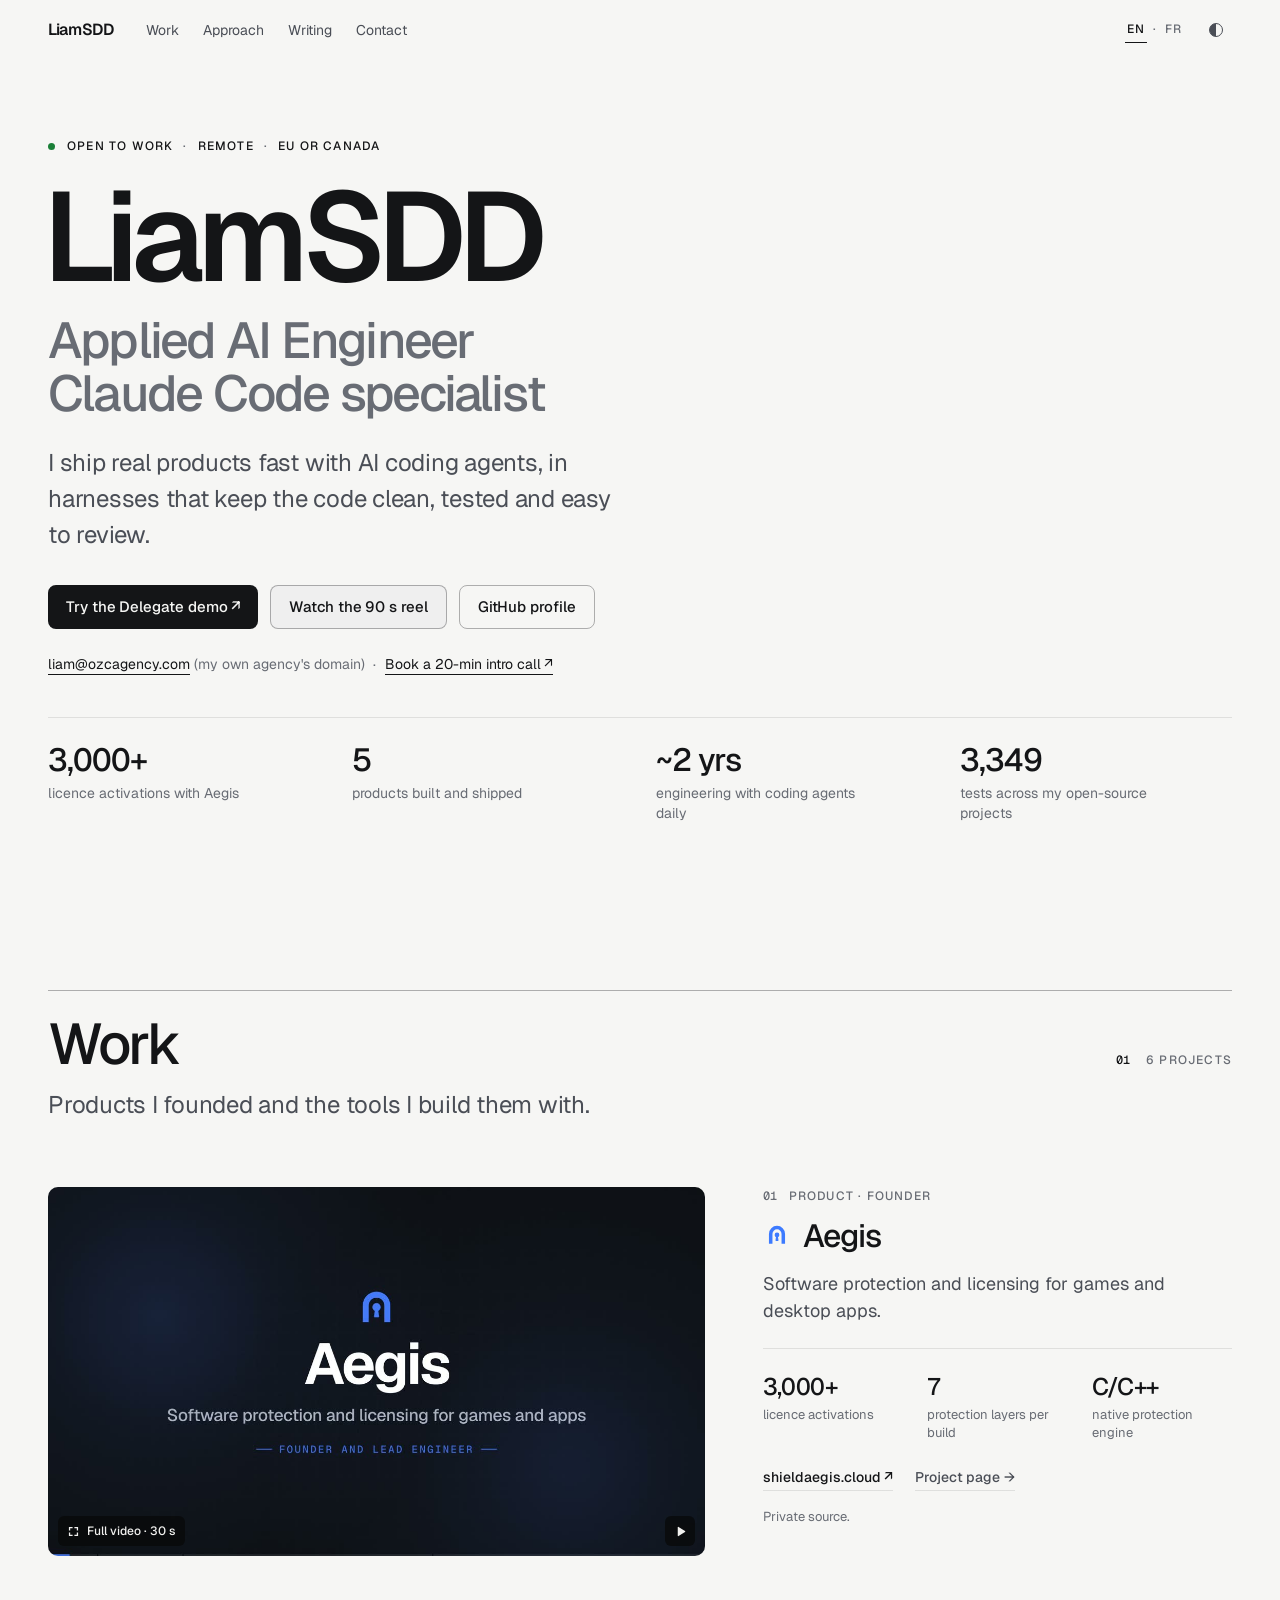
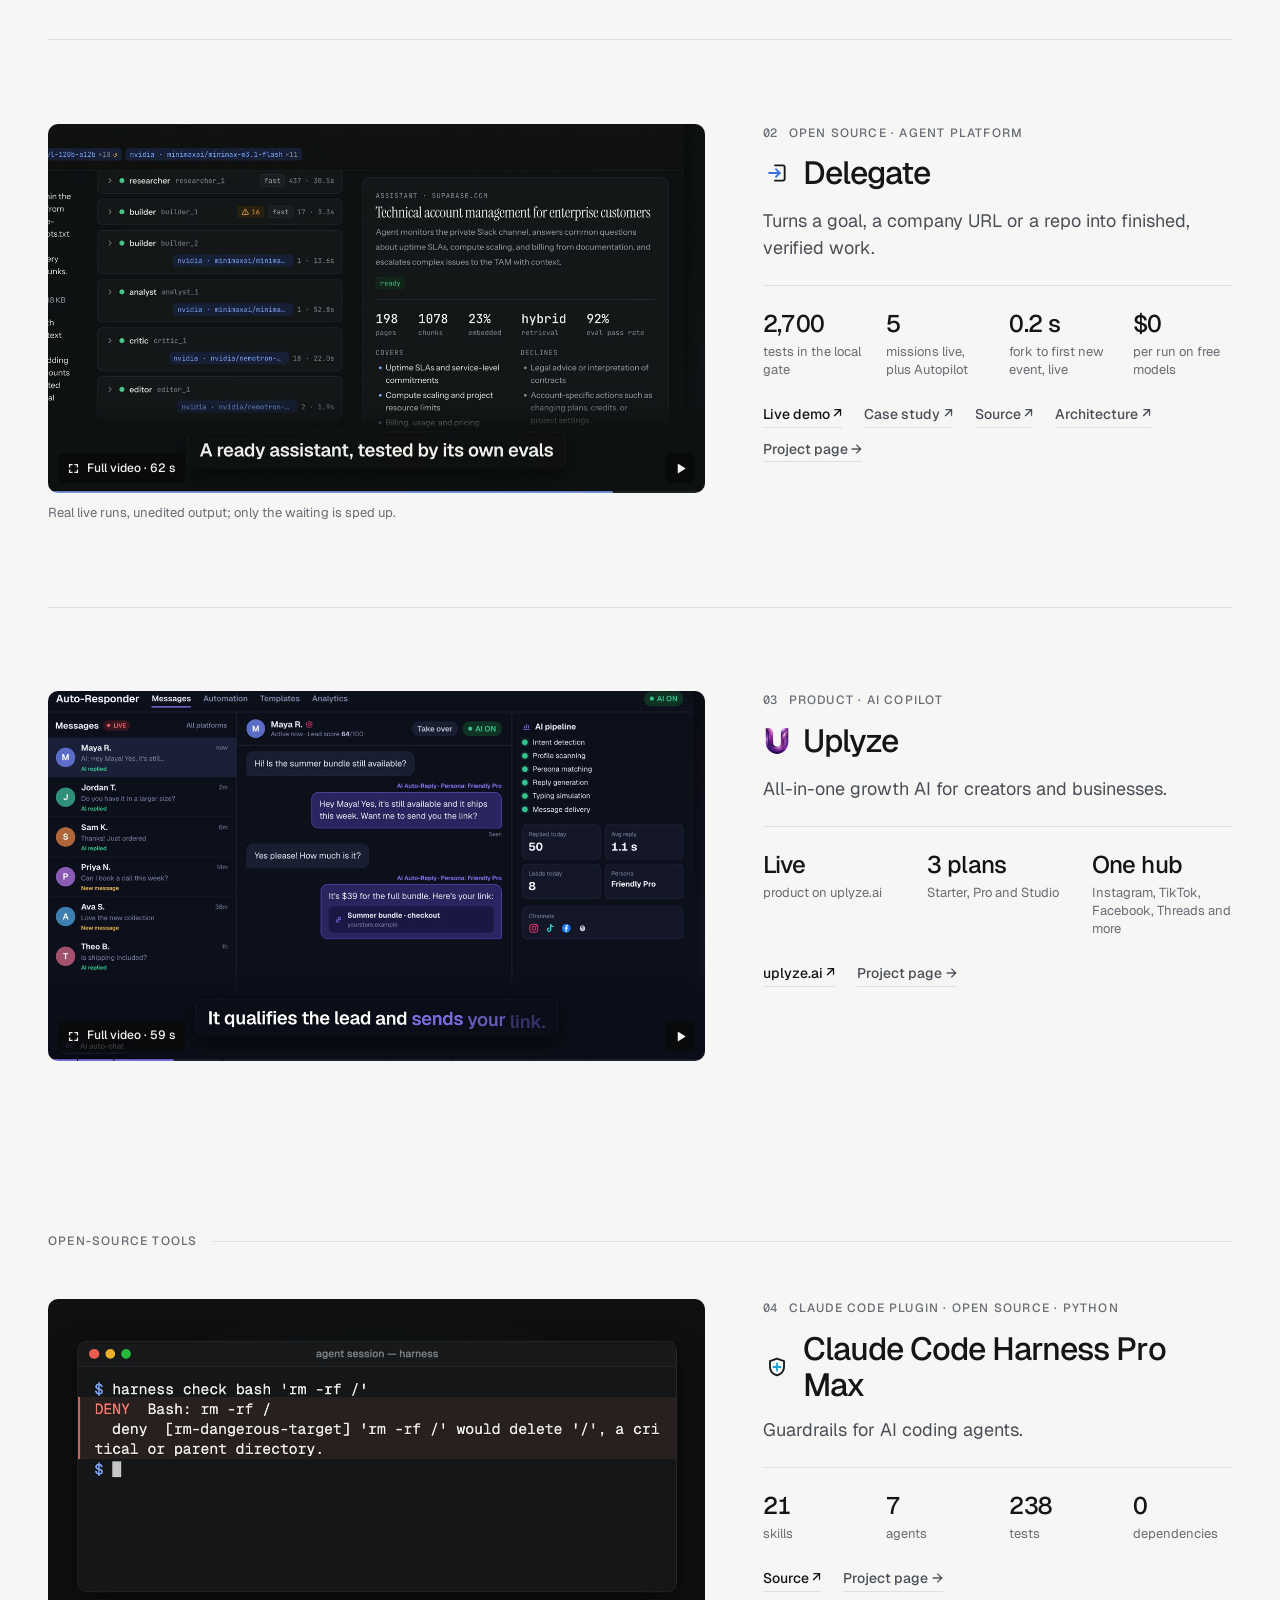
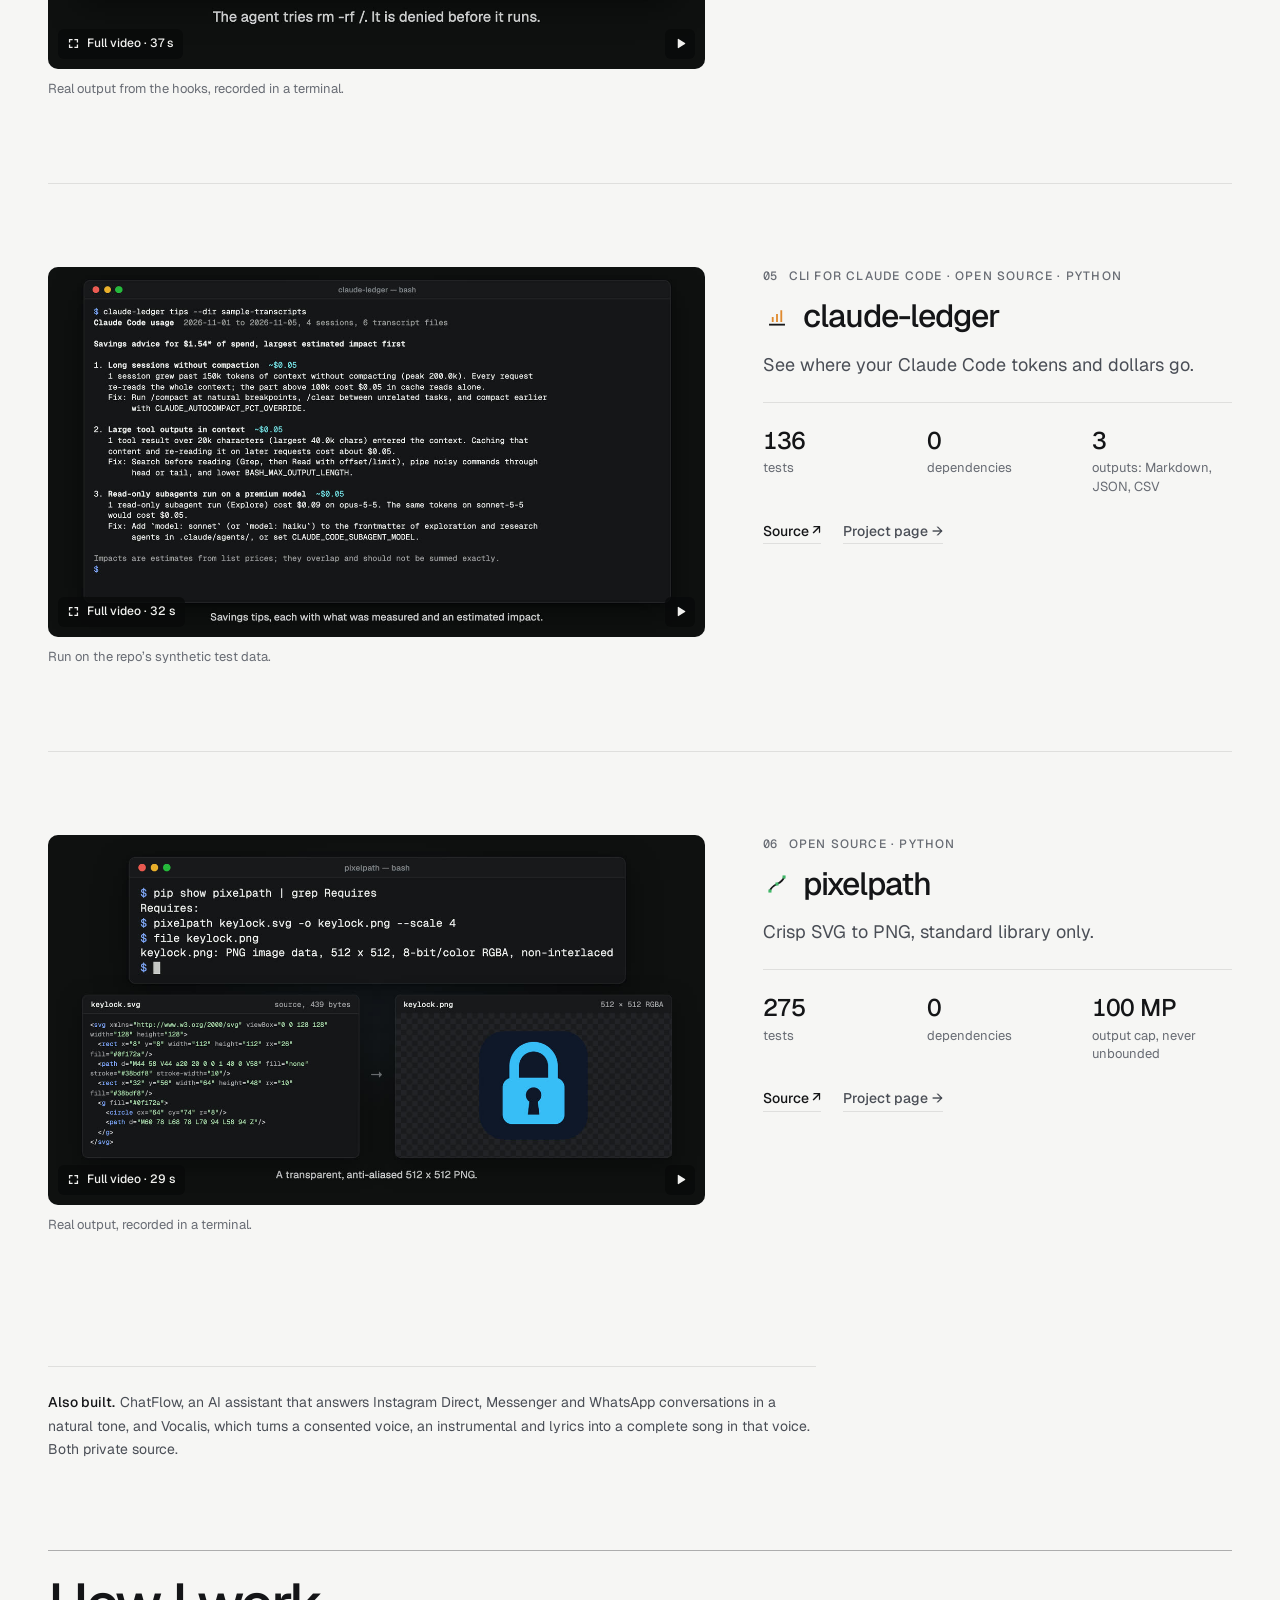
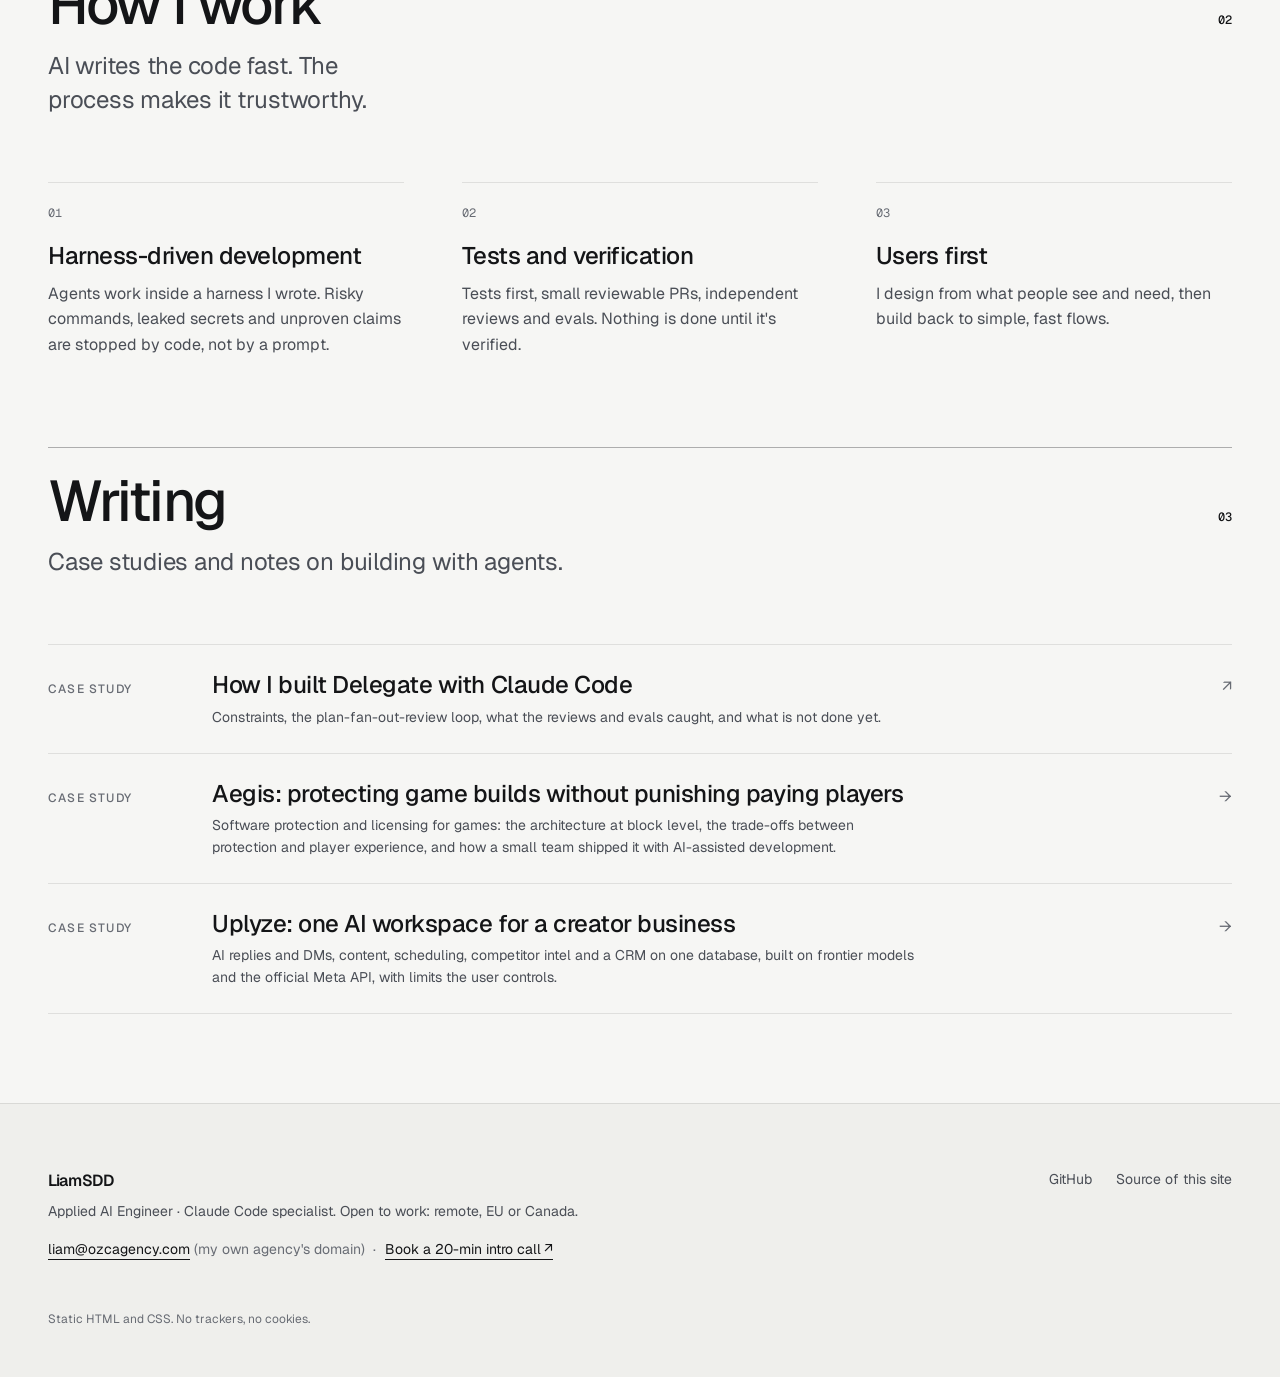
==== index.html @ 3659f91a "Portfolio site Co-Authored-By: Claude Opus 5.5 <noreply@anthropic.com>" ====
<!doctype html>
<html lang="en">
<head>
<meta charset="utf-8">
<meta name="viewport" content="width=device-width, initial-scale=1">
<title>LiamSDD · Applied AI Engineer</title>
<meta name="description" content="LiamSDD, Applied AI Engineer and Claude Code specialist. I ship real products fast with AI coding agents, in harnesses that keep the code clean, tested and easy to review. Open to work: remote, EU or Canada.">
<meta name="color-scheme" content="dark light">
<meta name="theme-color" content="#0b0c0e">
<link rel="canonical" href="https://liamsdd.github.io/">
<link rel="alternate" hreflang="en" href="https://liamsdd.github.io/">
<link rel="alternate" hreflang="fr" href="https://liamsdd.github.io/?lang=fr">
<link rel="alternate" hreflang="x-default" href="https://liamsdd.github.io/">
<meta property="og:type" content="website">
<meta property="og:url" content="https://liamsdd.github.io/">
<meta property="og:title" content="LiamSDD · Applied AI Engineer">
<meta property="og:description" content="Applied AI Engineer and Claude Code specialist. Aegis, Delegate, Uplyze and open-source tools for coding agents.">
<meta property="og:image" content="https://liamsdd.github.io/assets/og.png">
<meta property="og:locale" content="en_US">
<meta property="og:locale:alternate" content="fr_FR">
<meta name="twitter:card" content="summary_large_image">
<link rel="icon" href="/assets/favicon.svg" type="image/svg+xml">
<link rel="preconnect" href="https://fonts.googleapis.com">
<link rel="preconnect" href="https://fonts.gstatic.com" crossorigin>
<link rel="stylesheet" href="https://fonts.googleapis.com/css2?family=Geist:wght@400;500;600&family=Geist+Mono:wght@400;500&display=swap">
<link rel="preload" href="/data/projects.json" as="fetch" crossorigin>
<link rel="preload" href="/data/media.json" as="fetch" crossorigin>
<link rel="stylesheet" href="/css/site.css">
<script src="/js/boot.js"></script>
<script src="/js/app.js" defer></script>
</head>
<body data-page="home">
<a class="skip" href="#main" data-i18n="skip">Skip to content</a>

<header class="site-header">
  <div class="wrap bar">
    <a class="wordmark" href="/" data-i18n-aria="nav.home" aria-label="LiamSDD, home">LiamSDD</a>
    <nav class="nav" data-i18n-aria="nav.primary" aria-label="Primary">
      <a href="/#work" data-i18n="nav.work">Work</a>
      <a href="/#approach" data-i18n="nav.approach">Approach</a>
      <a href="/#writing" data-i18n="nav.writing">Writing</a>
      <a href="#contact" data-i18n="nav.contact">Contact</a>
    </nav>
    <div class="bar-end">
      <div class="lang" role="group" data-i18n-aria="nav.lang" aria-label="Language">
        <a href="?lang=en" hreflang="en" lang="en" data-lang="en">EN</a><span aria-hidden="true">·</span><a href="?lang=fr" hreflang="fr" lang="fr" data-lang="fr">FR</a>
      </div>
      <button class="theme-toggle" type="button" aria-label="Switch colour theme"><span aria-hidden="true"></span></button>
    </div>
  </div>
</header>

<main id="main">
  <section class="hero" aria-labelledby="hero-title">
    <div class="wrap">
      <p class="status"><span class="dot" aria-hidden="true"></span><span data-i18n="hero.status1">Open to work</span><span class="mid" aria-hidden="true">·</span><span data-i18n="hero.status2">Remote</span><span class="mid" aria-hidden="true">·</span><span data-i18n="hero.status3">EU or Canada</span></p>
      <h1 id="hero-title"><span class="name">LiamSDD</span><span class="vh">, </span><span class="role"><span class="r1" data-i18n="hero.role1">Applied AI Engineer</span><span class="vh"> · </span><span class="r2" data-i18n="hero.role2">Claude Code specialist</span></span></h1>
      <p class="lede" data-i18n="hero.lede">I ship real products fast with AI coding agents, in harnesses that keep the code clean, tested and easy to review.</p>
      <div class="actions">
        <a class="btn btn-primary" href="https://delegate-beryl.vercel.app" rel="noopener"><span data-i18n="hero.demo">Try the Delegate demo</span><span class="arrow" aria-hidden="true">↗</span></a>
        <button class="btn btn-secondary m-full" type="button" data-full="media/reel.mp4" data-poster="media/reel-poster.jpg" data-title="LiamSDD · 90 s" data-i18n="hero.reel">Watch the 90 s reel</button>
        <a class="btn btn-secondary" href="https://github.com/LiamSDD" rel="noopener" data-i18n="hero.github">GitHub profile</a>
      </div>
      <p class="contact-line" data-contact-line hidden></p>
    </div>
    <div class="wrap">
      <dl class="stats" id="stats" data-i18n-aria="hero.stats" aria-label="Highlights"></dl>
    </div>
  </section>

  <section class="section" id="work" aria-labelledby="work-title">
    <div class="wrap">
      <header class="sec-head">
        <div class="sec-row"><h2 id="work-title" data-i18n="sections.work">Work</h2><span class="sec-meta"><span class="sec-num" aria-hidden="true">01</span><span id="work-meta"></span></span></div>
        <p class="sec-dek" data-i18n="sections.workDek">Products I founded and the tools I build them with.</p>
      </header>
      <div id="projects" class="projects"></div>
      <p class="also" id="also"></p>
    </div>
  </section>

  <section class="section" id="approach" aria-labelledby="approach-title">
    <div class="wrap">
      <header class="sec-head">
        <div class="sec-row"><h2 id="approach-title" data-i18n="sections.approach">How I work</h2><span class="sec-meta"><span class="sec-num" aria-hidden="true">02</span></span></div>
        <p class="sec-dek" data-i18n="sections.approachDek">AI writes the code fast. The process makes it trustworthy.</p>
      </header>
      <ol class="principles">
        <li data-reveal><span class="p-num">01</span><h3 data-i18n="approach.0.title">Harness-driven development</h3><p data-i18n="approach.0.body">Agents work inside a harness I wrote. Risky commands, leaked secrets and unproven claims are stopped by code, not by a prompt.</p></li>
        <li data-reveal><span class="p-num">02</span><h3 data-i18n="approach.1.title">Tests and verification</h3><p data-i18n="approach.1.body">Tests first, small reviewable PRs, independent reviews and evals. Nothing is done until it's verified.</p></li>
        <li data-reveal><span class="p-num">03</span><h3 data-i18n="approach.2.title">Users first</h3><p data-i18n="approach.2.body">I design from what people see and need, then build back to simple, fast flows.</p></li>
      </ol>
    </div>
  </section>

  <section class="section" id="writing" aria-labelledby="writing-title">
    <div class="wrap">
      <header class="sec-head">
        <div class="sec-row"><h2 id="writing-title" data-i18n="sections.writing">Writing</h2><span class="sec-meta"><span class="sec-num" aria-hidden="true">03</span></span></div>
        <p class="sec-dek" data-i18n="sections.writingDek">Case studies and notes on building with agents.</p>
      </header>
      <ul class="writing-list" id="writing-list"></ul>
    </div>
  </section>
</main>

<footer class="site-footer" id="contact">
  <div class="wrap foot">
    <div class="foot-main">
      <p class="foot-name">LiamSDD</p>
      <p class="foot-meta" data-i18n="footer.meta">Applied AI Engineer · Claude Code specialist. Open to work: remote, EU or Canada.</p>
      <p class="contact-line" data-contact-line hidden></p>
    </div>
    <ul class="foot-links">
      <li><a href="https://github.com/LiamSDD" rel="noopener" data-i18n="footer.github">GitHub</a></li>
      <li><a data-source href="https://github.com/LiamSDD/LiamSDD.github.io" rel="noopener" data-i18n="footer.source">Source of this site</a></li>
    </ul>
  </div>
  <div class="wrap foot-note"><p data-i18n="footer.note">Static HTML and CSS. No trackers, no cookies.</p></div>
</footer>

<dialog class="player" id="player" aria-labelledby="player-title">
  <div class="player-inner">
    <div class="player-bar">
      <p id="player-title" class="player-title"></p>
      <button type="button" class="player-close" data-i18n-aria="card.closeLabel" aria-label="Close video"><span data-i18n="card.close">Close</span><kbd aria-hidden="true">Esc</kbd></button>
    </div>
    <video controls playsinline preload="none"></video>
    <p class="player-note"></p>
  </div>
</dialog>
</body>
</html>
---- css/site.css ----
/* LiamSDD portfolio. Dark first, light on request. No build step. */

:root {
  --bg: #0b0c0e;
  --bg-2: #0f1012;
  --fg: #ededec;
  --fg-2: #a3a7ae;
  --fg-3: #7e838b;
  --line: rgba(255, 255, 255, 0.09);
  --rule: rgba(255, 255, 255, 0.22);
  --accent: #8cb1ff;
  --ok: #3fb950;
  --btn: #ededec;
  --btn-fg: #0b0c0e;
  --frame: #050506;
  --frame-line: rgba(255, 255, 255, 0.1);

  --font: "Geist", ui-sans-serif, -apple-system, BlinkMacSystemFont, "Segoe UI", Helvetica, Arial, sans-serif;
  --mono: "Geist Mono", ui-monospace, SFMono-Regular, Menlo, Consolas, monospace;

  /* Type scale (1.25 ratio, fluid at the top end) */
  --t-xs: 0.75rem;     /* 12 */
  --t-sm: 0.875rem;    /* 14 */
  --t-base: 1rem;      /* 16 */
  --t-md: 1.125rem;    /* 18 */
  --t-lg: clamp(1.25rem, 1.1rem + 0.5vw, 1.5rem);
  --t-xl: clamp(1.5rem, 1.2rem + 1vw, 2rem);
  --t-2xl: clamp(2.25rem, 1.5rem + 2.6vw, 3.75rem);
  --t-name: clamp(3.75rem, 1.4rem + 9.6vw, 9.5rem);

  /* Spacing rhythm (8px base) */
  --s-1: 8px;
  --s-2: 16px;
  --s-3: 24px;
  --s-4: 32px;
  --s-5: 48px;
  --s-6: 64px;
  --s-7: clamp(64px, 9vw, 128px);

  --gutter: clamp(16px, 4vw, 48px);
  --max: 1200px;
  --radius: 10px;
  --ease: cubic-bezier(0.2, 0.7, 0.2, 1);
  color-scheme: dark;
}

:root[data-theme="light"] {
  --bg: #f6f6f4;
  --bg-2: #efefec;
  --fg: #141517;
  --fg-2: #4a4e56;
  --fg-3: #686c74;
  --line: rgba(20, 21, 23, 0.1);
  --rule: rgba(20, 21, 23, 0.32);
  --accent: #2456cf;
  --ok: #1a7f37;
  --btn: #141517;
  --btn-fg: #f6f6f4;
  --frame: #0b0c0e;
  --frame-line: rgba(20, 21, 23, 0.14);
  color-scheme: light;
}

/* No-JS visitors on a light OS. */
@media (prefers-color-scheme: light) {
  :root:not([data-theme]) {
    --bg: #f6f6f4; --bg-2: #efefec; --fg: #141517; --fg-2: #4a4e56; --fg-3: #686c74;
    --line: rgba(20, 21, 23, 0.1); --rule: rgba(20, 21, 23, 0.32); --accent: #2456cf; --ok: #1a7f37;
    --btn: #141517; --btn-fg: #f6f6f4; --frame: #0b0c0e; --frame-line: rgba(20, 21, 23, 0.14);
    color-scheme: light;
  }
}

*, *::before, *::after { box-sizing: border-box; }

html {
  -webkit-text-size-adjust: 100%;
  text-size-adjust: 100%;
  scroll-behavior: smooth;
  scroll-padding-top: 72px;
}

body {
  margin: 0;
  background: var(--bg);
  color: var(--fg);
  font-family: var(--font);
  font-size: var(--t-base);
  line-height: 1.6;
  -webkit-font-smoothing: antialiased;
  -moz-osx-font-smoothing: grayscale;
  text-rendering: optimizeLegibility;
  overflow-x: hidden;
}

img, video, svg { display: block; max-width: 100%; }
h1, h2, h3, p, ol, ul, dl, dd, figure { margin: 0; }
ol, ul { padding: 0; list-style: none; }
a { color: inherit; text-decoration: none; }
button { font: inherit; color: inherit; }
kbd { font-family: var(--mono); }

::selection { background: color-mix(in srgb, var(--accent) 32%, transparent); }

:focus-visible {
  outline: 2px solid var(--accent);
  outline-offset: 3px;
  border-radius: 4px;
}

.vh {
  position: absolute !important;
  width: 1px; height: 1px;
  padding: 0; margin: -1px;
  overflow: hidden; clip: rect(0 0 0 0);
  white-space: nowrap; border: 0;
}
[hidden] { display: none !important; }

/* Hold translated pages until the copy is swapped in (boot.js lifts it after 1.5 s at most). */
.i18n-wait main, .i18n-wait .site-header .nav, .i18n-wait .site-footer { visibility: hidden; }

.skip {
  position: absolute;
  left: 16px; top: -100px;
  z-index: 100;
  padding: 10px 14px;
  border-radius: 6px;
  background: var(--btn);
  color: var(--btn-fg);
  font-weight: 500;
}
.skip:focus { top: 12px; }

.wrap {
  width: 100%;
  max-width: calc(var(--max) + var(--gutter) * 2);
  margin-inline: auto;
  padding-inline: var(--gutter);
}

/* Underlined text link, used everywhere a link sits in running text. */
.u {
  background: linear-gradient(currentColor, currentColor) 0 100% / 100% 1px no-repeat;
  padding-bottom: 2px;
  transition: color 0.2s var(--ease), background-size 0.3s var(--ease);
}
.u-quiet { background-image: linear-gradient(var(--line), var(--line)); }
.u-quiet:hover { background-image: linear-gradient(currentColor, currentColor); color: var(--fg); }
.arrow { display: inline-block; margin-left: 0.25em; transition: transform 0.2s var(--ease); }
a:hover > .arrow { transform: translate(2px, -2px); }
a:hover > .arrow-r { transform: translateX(3px); }

/* ---------- Header ---------- */

.site-header {
  position: sticky;
  top: 0;
  z-index: 20;
  background: var(--bg);
  border-bottom: 1px solid transparent;
  transition: border-color 0.3s var(--ease);
}
.site-header.scrolled { border-bottom-color: var(--line); }

.bar {
  display: flex;
  align-items: center;
  gap: var(--s-4);
  height: 60px;
}
.wordmark {
  font-size: var(--t-base);
  font-weight: 600;
  letter-spacing: -0.02em;
}
.nav {
  display: flex;
  gap: var(--s-3);
  font-size: var(--t-sm);
}
.nav a, .lang a {
  color: var(--fg-2);
  transition: color 0.2s var(--ease);
}
.nav a:hover, .lang a:hover { color: var(--fg); }

.bar-end {
  margin-left: auto;
  display: flex;
  align-items: center;
  gap: var(--s-2);
}
.lang {
  display: flex;
  align-items: center;
  gap: 6px;
  font-size: var(--t-xs);
  font-weight: 500;
  letter-spacing: 0.08em;
  color: var(--fg-3);
}
.lang a { padding: 6px 2px; color: var(--fg-3); }
.lang a[aria-current="true"] {
  color: var(--fg);
  background: linear-gradient(currentColor, currentColor) 50% calc(100% - 3px) / 100% 1px no-repeat;
}

.theme-toggle {
  width: 32px; height: 32px;
  display: grid; place-items: center;
  border: 0;
  border-radius: 6px;
  background: transparent;
  cursor: pointer;
  color: var(--fg-2);
  transition: color 0.2s var(--ease);
}
.theme-toggle:hover { color: var(--fg); }
.theme-toggle span {
  width: 14px; height: 14px;
  border-radius: 50%;
  border: 1.5px solid currentColor;
  background: linear-gradient(90deg, currentColor 50%, transparent 50%);
}

@media (max-width: 720px) {
  .nav { display: none; }
}

/* ---------- Hero ---------- */

.hero {
  min-height: calc(100svh - 61px);
  display: flex;
  flex-direction: column;
  justify-content: center;
  padding-block: clamp(20px, 4vh, 56px) clamp(24px, 4vh, 48px);
}

.status {
  display: flex;
  flex-wrap: wrap;
  align-items: center;
  gap: 4px 10px;
  font-size: var(--t-xs);
  font-weight: 500;
  letter-spacing: 0.1em;
  text-transform: uppercase;
  color: var(--fg);
}
.status .mid { color: var(--fg-3); }
.dot {
  width: 7px; height: 7px;
  border-radius: 50%;
  background: var(--ok);
  margin-right: 2px;
}

.hero h1 { margin-top: clamp(16px, 2.6vh, 32px); }
.name {
  display: block;
  font-size: min(var(--t-name), 14vh);
  font-weight: 600;
  line-height: 0.9;
  letter-spacing: -0.055em;
  margin-left: -0.04em;
}
.role {
  display: block;
  margin-top: clamp(14px, 1.6vw, 24px);
  font-size: min(clamp(1.75rem, 1.05rem + 2.9vw, 3.75rem), 5.6vh);
  font-weight: 500;
  line-height: 1.05;
  letter-spacing: -0.035em;
  color: var(--fg-3);
  text-wrap: balance;
}
.role .r1, .role .r2 { display: block; }
.lede {
  margin-top: clamp(16px, 2.8vh, 32px);
  max-width: 36rem;
  font-size: var(--t-lg);
  line-height: 1.5;
  letter-spacing: -0.01em;
  color: var(--fg-2);
}

.actions {
  display: flex;
  flex-wrap: wrap;
  gap: 12px;
  margin-top: clamp(20px, 3.6vh, 44px);
}
.btn {
  display: inline-flex;
  align-items: center;
  height: 44px;
  padding: 0 18px;
  border-radius: 8px;
  font-size: 15px;
  font-weight: 500;
  letter-spacing: -0.005em;
  white-space: nowrap;
  transition: background-color 0.2s var(--ease), color 0.2s var(--ease), border-color 0.2s var(--ease), opacity 0.2s var(--ease);
}
.btn-primary { background: var(--btn); color: var(--btn-fg); }
.btn-primary:hover { opacity: 0.88; }
.btn-secondary { border: 1px solid var(--rule); color: var(--fg); }
.btn-secondary:hover { border-color: var(--fg); }

.contact-line {
  margin-top: var(--s-3);
  font-size: var(--t-sm);
  line-height: 1.7;
  color: var(--fg-3);
}
.contact-line a { color: var(--fg); }
.contact-line .sep { margin: 0 0.6em; color: var(--fg-3); }

.stats {
  display: grid;
  grid-template-columns: repeat(4, minmax(0, 1fr));
  gap: var(--s-3) var(--s-4);
  margin-top: clamp(24px, 4.5vh, 72px);
  padding-top: var(--s-3);
  border-top: 1px solid var(--line);
}
.stats dt {
  order: 2;
  margin-top: 4px;
  font-size: var(--t-sm);
  line-height: 1.45;
  color: var(--fg-3);
  max-width: 24ch;
}
.stats dd {
  order: 1;
  font-size: var(--t-xl);
  font-weight: 500;
  letter-spacing: -0.03em;
  line-height: 1.15;
  font-variant-numeric: tabular-nums;
}
.stats > div { display: flex; flex-direction: column; }
@media (max-width: 760px) {
  .stats { grid-template-columns: repeat(2, minmax(0, 1fr)); }
}

/* ---------- Sections ---------- */

.section { padding-top: clamp(56px, 7vw, 104px); }
.section:last-of-type { padding-bottom: clamp(56px, 7vw, 96px); }

.sec-head { margin-bottom: clamp(36px, 5vw, 64px); }
.sec-row {
  display: flex;
  align-items: baseline;
  gap: var(--s-2);
  padding-top: var(--s-3);
  border-top: 1px solid var(--rule);
}
.sec-head h2 {
  font-size: var(--t-2xl);
  font-weight: 500;
  letter-spacing: -0.04em;
  line-height: 1;
}
.sec-meta {
  margin-left: auto;
  display: flex;
  gap: var(--s-2);
  font-size: var(--t-xs);
  font-weight: 500;
  letter-spacing: 0.1em;
  text-transform: uppercase;
  color: var(--fg-3);
  white-space: nowrap;
}
.sec-num { font-family: var(--mono); letter-spacing: 0; color: var(--fg); }
.sec-dek {
  margin-top: var(--s-2);
  max-width: 36rem;
  font-size: var(--t-lg);
  line-height: 1.45;
  letter-spacing: -0.01em;
  color: var(--fg-2);
  text-wrap: balance;
}

/* ---------- Projects ---------- */

.project {
  display: grid;
  grid-template-columns: minmax(0, 7fr) minmax(0, 5fr);
  gap: var(--s-3) clamp(32px, 4.5vw, 72px);
  align-items: start;
  padding-block: clamp(56px, 6.5vw, 96px);
  scroll-margin-top: 72px;
}
.project + .project { border-top: 1px solid var(--line); }
.projects > .project:first-child { padding-top: 0; }
@media (max-width: 900px) {
  .project { grid-template-columns: minmax(0, 1fr); }
}

.p-kind {
  display: flex;
  gap: 12px;
  font-size: var(--t-xs);
  font-weight: 500;
  letter-spacing: 0.1em;
  text-transform: uppercase;
  color: var(--fg-3);
}
.p-index { font-family: var(--mono); letter-spacing: 0; }
.p-name {
  margin-top: 12px;
  font-size: var(--t-xl);
  font-weight: 500;
  letter-spacing: -0.03em;
  line-height: 1.15;
}
.p-name a { display: inline-flex; align-items: center; gap: 12px; }
.p-name a:hover .p-label { background-size: 100% 1px; }
.p-label {
  background: linear-gradient(currentColor, currentColor) 0 100% / 0 1px no-repeat;
  transition: background-size 0.3s var(--ease);
}
.p-icon { width: 28px; height: 28px; flex: none; color: var(--fg); }
.p-line {
  margin-top: 12px;
  font-size: var(--t-md);
  line-height: 1.5;
  color: var(--fg-2);
  max-width: 30rem;
}

.p-nums {
  display: grid;
  grid-template-columns: repeat(var(--n, 3), minmax(0, 1fr));
  gap: var(--s-2) var(--s-3);
  margin-top: var(--s-3);
  padding-top: var(--s-3);
  border-top: 1px solid var(--line);
}
@media (max-width: 520px) { .p-nums { grid-template-columns: repeat(2, minmax(0, 1fr)); } }
.pp-aside .p-nums { --n: 2 !important; grid-template-columns: repeat(2, minmax(0, 1fr)); }
.p-nums li { display: flex; flex-direction: column; min-width: 0; }
.p-nums b {
  font-size: var(--t-lg);
  font-weight: 500;
  letter-spacing: -0.025em;
  line-height: 1.2;
  font-variant-numeric: tabular-nums;
}
.p-nums span { margin-top: 4px; font-size: 13px; line-height: 1.4; color: var(--fg-3); }

.p-links {
  display: flex;
  flex-wrap: wrap;
  gap: 10px 22px;
  margin-top: var(--s-3);
  font-size: var(--t-sm);
  font-weight: 500;
}
.p-links a { color: var(--fg-2); }
.p-links a:hover { color: var(--fg); }
.p-links a.is-primary { color: var(--fg); }
.p-foot { margin-top: var(--s-2); font-size: 13px; color: var(--fg-3); }

.group-label {
  display: flex;
  align-items: center;
  gap: var(--s-2);
  margin: clamp(48px, 7vw, 88px) 0 clamp(32px, 4vw, 48px);
  font-size: var(--t-xs);
  font-weight: 500;
  letter-spacing: 0.1em;
  text-transform: uppercase;
  color: var(--fg-3);
}
.group-label::after { content: ""; flex: 1; height: 1px; background: var(--line); }
.group-label + .project { padding-top: 0; border-top: 0; }

.also {
  margin-top: var(--s-5);
  padding-top: var(--s-3);
  border-top: 1px solid var(--line);
  max-width: 48rem;
  font-size: var(--t-sm);
  line-height: 1.65;
  color: var(--fg-2);
}
.also b { color: var(--fg); font-weight: 500; margin-right: 0.35em; }

/* ---------- Media ---------- */

.frame {
  position: relative;
  aspect-ratio: 16 / 9;
  border-radius: var(--radius);
  overflow: hidden;
  background: var(--frame);
  outline: 1px solid var(--frame-line);
  outline-offset: -1px;
}
.frame video { width: 100%; height: 100%; object-fit: cover; }
.m-ctrl {
  position: absolute;
  inset: auto 0 0 0;
  display: flex;
  justify-content: space-between;
  align-items: flex-end;
  padding: 10px;
  pointer-events: none;
}
.m-btn {
  pointer-events: auto;
  display: inline-flex;
  align-items: center;
  gap: 8px;
  height: 30px;
  padding: 0 10px;
  border: 0;
  border-radius: 6px;
  background: rgba(8, 9, 10, 0.78);
  color: #f1f1ef;
  font-size: 12px;
  font-weight: 500;
  cursor: pointer;
  transition: background-color 0.2s var(--ease);
}
.m-btn:hover { background: rgba(8, 9, 10, 0.95); }
.m-btn svg { width: 11px; height: 11px; fill: currentColor; }
.m-toggle { width: 30px; padding: 0; justify-content: center; }
.m-toggle .i-play { display: none; }
.m-toggle[data-state="paused"] .i-play { display: block; }
.m-toggle[data-state="paused"] .i-pause { display: none; }
.caption { margin-top: 10px; font-size: 13px; color: var(--fg-3); }

/* Terminal fallback, used only when a project has no video. */
.term { border-radius: var(--radius); background: #0c0d10; color: #c9ced6; outline: 1px solid var(--frame-line); overflow: hidden; }
.term-bar { padding: 10px 14px; border-bottom: 1px solid rgba(255, 255, 255, 0.07); font-family: var(--mono); font-size: 11.5px; color: #7d838d; }
.term pre { margin: 0; padding: 16px; font-family: var(--mono); font-size: 12.5px; line-height: 1.7; overflow-x: auto; }
.term .l-cmd { color: #f0f2f5; }
.term .l-cmd::before { content: "$ "; color: #6c727c; }
.term .l-bad { color: #ff8b80; }
.term .l-hi { color: #9cc0ff; }
.term .l-com { color: #7d838d; }

@media (max-width: 520px) {
  .m-ctrl { padding: 8px; }
  .m-btn { height: 28px; font-size: 11.5px; padding: 0 9px; }
  .m-toggle { width: 28px; padding: 0; }
}

/* ---------- Approach ---------- */

.principles {
  display: grid;
  grid-template-columns: repeat(3, minmax(0, 1fr));
  gap: var(--s-5) clamp(32px, 4.5vw, 72px);
}
.principles li { padding-top: var(--s-2); border-top: 1px solid var(--line); }
.p-num { font-family: var(--mono); font-size: var(--t-xs); color: var(--fg-3); }
.principles h3 {
  margin-top: var(--s-2);
  font-size: var(--t-lg);
  font-weight: 500;
  letter-spacing: -0.02em;
  line-height: 1.25;
}
.principles p { margin-top: 10px; color: var(--fg-2); line-height: 1.6; }
@media (max-width: 860px) { .principles { grid-template-columns: minmax(0, 1fr); gap: var(--s-4); } }

/* ---------- Writing ---------- */

.writing-list li { border-bottom: 1px solid var(--line); }
.writing-list li:first-child { border-top: 1px solid var(--line); }
.w-item {
  display: grid;
  grid-template-columns: 140px minmax(0, 1fr) auto;
  gap: 6px var(--s-3);
  align-items: baseline;
  padding: var(--s-3) 0;
}
.w-type {
  font-size: var(--t-xs);
  font-weight: 500;
  letter-spacing: 0.1em;
  text-transform: uppercase;
  color: var(--fg-3);
}
.w-title { font-size: var(--t-lg); font-weight: 500; letter-spacing: -0.02em; line-height: 1.3; }
.w-item:hover .w-title { text-decoration: underline; text-decoration-thickness: 1px; text-underline-offset: 4px; }
.w-sum { display: block; margin-top: 6px; font-size: var(--t-sm); color: var(--fg-2); line-height: 1.55; max-width: 44rem; }
.w-arrow { color: var(--fg-3); transition: transform 0.2s var(--ease), color 0.2s var(--ease); }
.w-item:hover .w-arrow { color: var(--fg); transform: translate(2px, -2px); }
@media (max-width: 640px) {
  .w-item { grid-template-columns: minmax(0, 1fr) auto; }
  .w-type { grid-column: 1 / -1; }
}

/* ---------- Footer ---------- */

.site-footer {
  border-top: 1px solid var(--line);
  padding-block: var(--s-6) var(--s-5);
  background: var(--bg-2);
}
.foot {
  display: flex;
  flex-wrap: wrap;
  justify-content: space-between;
  gap: var(--s-4) var(--s-6);
}
.foot-name { font-weight: 600; letter-spacing: -0.02em; }
.foot-meta { margin-top: 6px; color: var(--fg-2); font-size: var(--t-sm); max-width: 40rem; }
.foot .contact-line { margin-top: var(--s-2); }
.foot-links { display: flex; flex-wrap: wrap; gap: 8px var(--s-3); font-size: var(--t-sm); }
.foot-links a { color: var(--fg-2); }
.foot-links a:hover { color: var(--fg); }
.foot-note { margin-top: var(--s-5); font-size: var(--t-xs); color: var(--fg-3); }

/* ---------- Video dialog ---------- */

.player {
  width: min(1280px, calc(100vw - 32px));
  max-width: none;
  max-height: calc(100vh - 32px);
  padding: 0;
  border: 1px solid rgba(255, 255, 255, 0.12);
  border-radius: 12px;
  background: #0b0c0e;
  color: #ededec;
  overflow: hidden;
}
.player::backdrop { background: rgba(4, 5, 6, 0.86); }
.player-bar {
  display: flex;
  align-items: center;
  justify-content: space-between;
  gap: 16px;
  padding: 10px 10px 10px 18px;
  border-bottom: 1px solid rgba(255, 255, 255, 0.08);
}
.player-title { font-size: var(--t-sm); font-weight: 500; }
.player-close {
  display: inline-flex; align-items: center; gap: 10px;
  height: 30px; padding: 0 8px 0 12px;
  border: 1px solid rgba(255, 255, 255, 0.16);
  border-radius: 6px;
  background: transparent;
  color: #ededec;
  font-size: 13px;
  cursor: pointer;
}
.player-close:hover { border-color: rgba(255, 255, 255, 0.4); }
.player-close kbd { font-size: 10.5px; padding: 1px 5px; border-radius: 4px; background: rgba(255, 255, 255, 0.1); color: #a3a7ae; }
.player video { width: 100%; max-height: calc(100vh - 140px); aspect-ratio: 16 / 9; background: #000; }
.player-note { padding: 10px 18px 14px; font-size: 13px; color: #8a909a; }
.player-note:empty { display: none; }

/* ---------- Project page ---------- */

.pp-hero { padding-block: clamp(40px, 7vw, 96px) var(--s-5); }
.back { display: inline-flex; gap: 8px; font-size: var(--t-sm); color: var(--fg-2); }
.back:hover { color: var(--fg); }
.pp-hero .p-kind { margin-top: var(--s-5); }
.pp-title { display: flex; align-items: center; gap: var(--s-2); margin-top: var(--s-2); }
.pp-title .p-icon { width: 44px; height: 44px; }
.pp-hero h1 { font-size: clamp(2.75rem, 1.4rem + 5vw, 5.5rem); font-weight: 600; letter-spacing: -0.05em; line-height: 0.95; }
.pp-hero .lede { max-width: 42rem; }
.pp-hero .actions { margin-top: var(--s-4); align-items: center; }
.pp-hero .p-links { margin-top: 0; }
.pp-media .frame video { object-fit: contain; }
.pp-body {
  display: grid;
  grid-template-columns: minmax(0, 7fr) minmax(0, 4fr);
  gap: var(--s-5) clamp(40px, 6vw, 96px);
  padding-block: var(--s-6) var(--s-7);
  align-items: start;
}
.pp-aside { position: sticky; top: 84px; }
.facts { display: grid; gap: var(--s-2); padding-top: var(--s-2); border-top: 1px solid var(--rule); }
.facts dt { font-size: var(--t-xs); font-weight: 500; letter-spacing: 0.1em; text-transform: uppercase; color: var(--fg-3); }
.facts dd { margin-top: 4px; color: var(--fg-2); font-size: var(--t-sm); line-height: 1.55; }
.pp-section + .pp-section { margin-top: var(--s-5); }
.pp-section h2 { font-size: var(--t-xl); font-weight: 500; letter-spacing: -0.03em; line-height: 1.2; }
.pp-section p { margin-top: var(--s-2); color: var(--fg-2); line-height: 1.7; max-width: 40rem; }
.pp-section ul { margin-top: var(--s-2); display: grid; gap: 10px; max-width: 40rem; }
.pp-section li { position: relative; padding-left: 22px; color: var(--fg-2); line-height: 1.6; }
.pp-section li::before { content: ""; position: absolute; left: 2px; top: 0.8em; width: 8px; height: 1px; background: var(--fg-3); }
.pp-next { padding-block: var(--s-4) var(--s-6); border-top: 1px solid var(--rule); }
.pp-next a { display: inline-grid; gap: 4px; }
.pp-next small { font-size: var(--t-xs); font-weight: 500; letter-spacing: 0.1em; text-transform: uppercase; color: var(--fg-3); }
.pp-next span { font-size: var(--t-xl); font-weight: 500; letter-spacing: -0.03em; }
@media (max-width: 900px) {
  .pp-body { grid-template-columns: minmax(0, 1fr); }
  .pp-aside { position: static; order: -1; }
}

/* ---------- Case studies (writing/*) ---------- */

.pp-hero h1.a-title { font-size: var(--t-2xl); letter-spacing: -0.04em; line-height: 1.05; text-wrap: balance; }
.kf {
  padding: var(--s-3);
  border: 1px solid var(--line);
  border-radius: var(--radius);
  background: var(--bg-2);
}
.kf-label { font-size: var(--t-xs); font-weight: 500; letter-spacing: 0.1em; text-transform: uppercase; color: var(--fg-3); }
.kf-grid {
  display: grid;
  grid-template-columns: minmax(0, 7fr) minmax(0, 4fr);
  gap: var(--s-3) clamp(32px, 5vw, 72px);
  margin-top: var(--s-2);
  align-items: start;
}
.kf .facts { grid-template-columns: repeat(2, minmax(0, 1fr)); gap: var(--s-2) var(--s-3); padding-top: 0; border-top: 0; }
.kf .facts dd { color: var(--fg); }
.kf-nums { --n: 2; margin-top: 0; padding-top: 0; border-top: 0; grid-template-columns: repeat(2, minmax(0, 1fr)); }
.a-body { max-width: 44rem; padding-block: var(--s-6) var(--s-7); }
.a-links { margin-top: var(--s-5); }
.a-lead { font-weight: 500; color: var(--fg); }
@media (max-width: 760px) {
  .pp-title:has(.a-title) { flex-direction: column; align-items: flex-start; }
  .kf-grid { grid-template-columns: minmax(0, 1fr); }
  .kf .facts { grid-template-columns: minmax(0, 1fr); }
  .kf-nums { padding-top: var(--s-3); border-top: 1px solid var(--line); }
}

/* ---------- 404 ---------- */

.nf { padding-block: clamp(64px, 12vw, 160px); }
.nf h1 { font-size: var(--t-2xl); font-weight: 500; letter-spacing: -0.04em; line-height: 1.05; }
.nf h1 span { display: block; color: var(--fg-3); }

/* ---------- Motion ---------- */

@media (prefers-reduced-motion: no-preference) {
  .js [data-reveal] {
    opacity: 0;
    transform: translateY(12px);
    transition: opacity 0.7s var(--ease), transform 0.7s var(--ease);
  }
  .js [data-reveal].in { opacity: 1; transform: none; }
}
@media (prefers-reduced-motion: reduce) {
  html { scroll-behavior: auto; }
  *, *::before, *::after { transition-duration: 0.01ms !important; animation-duration: 0.01ms !important; }
}
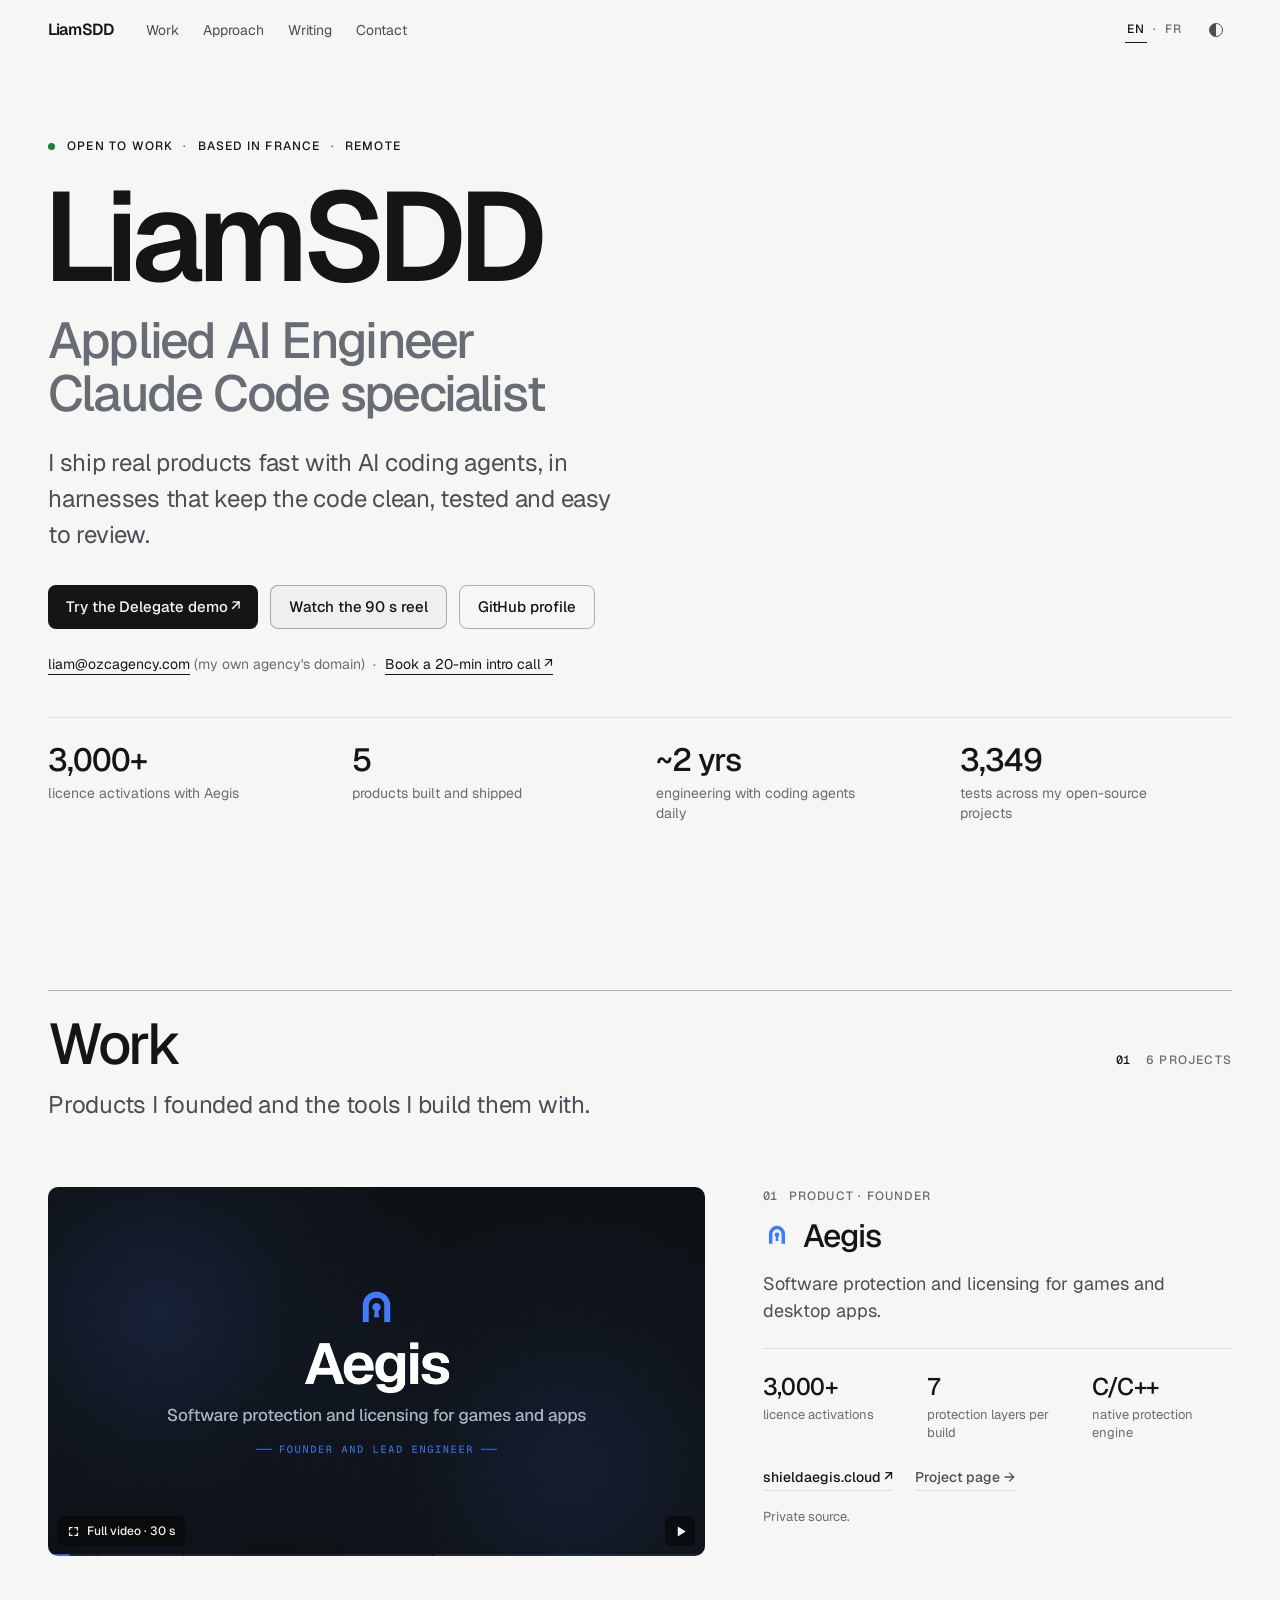
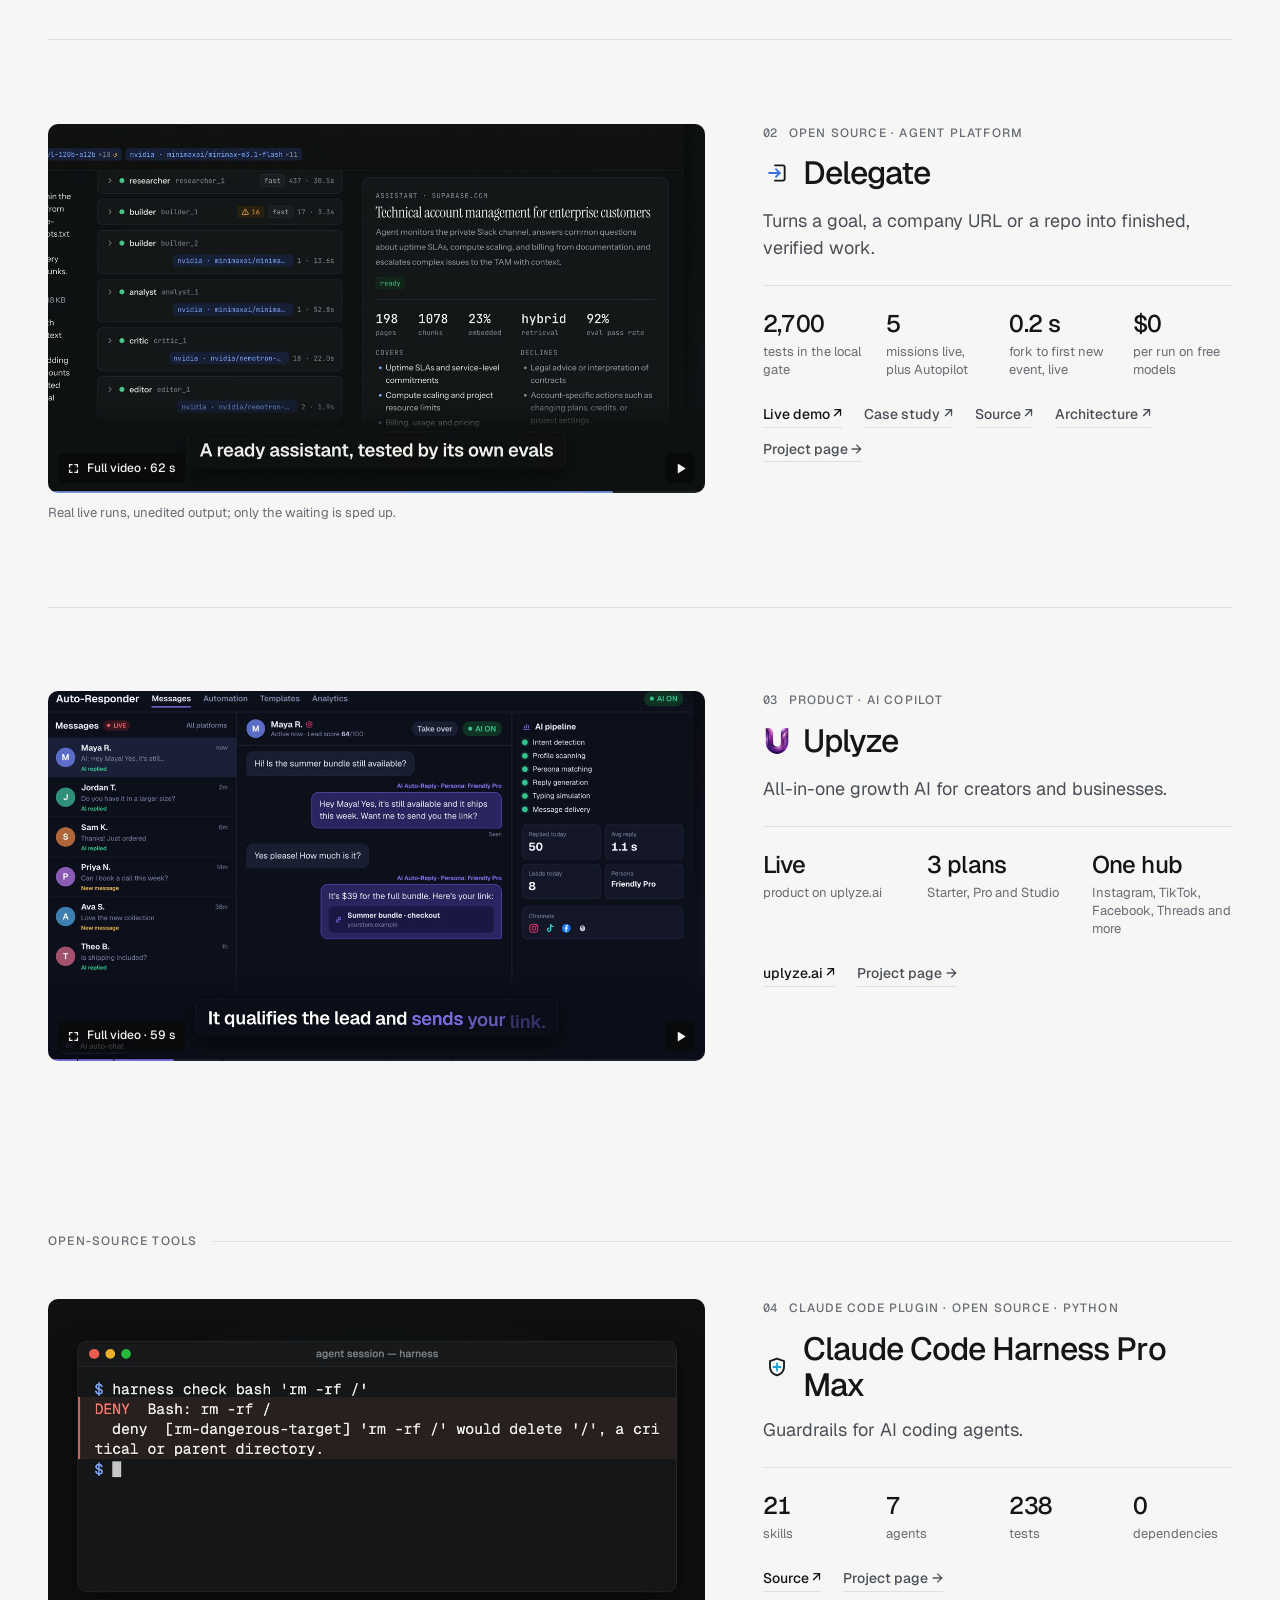
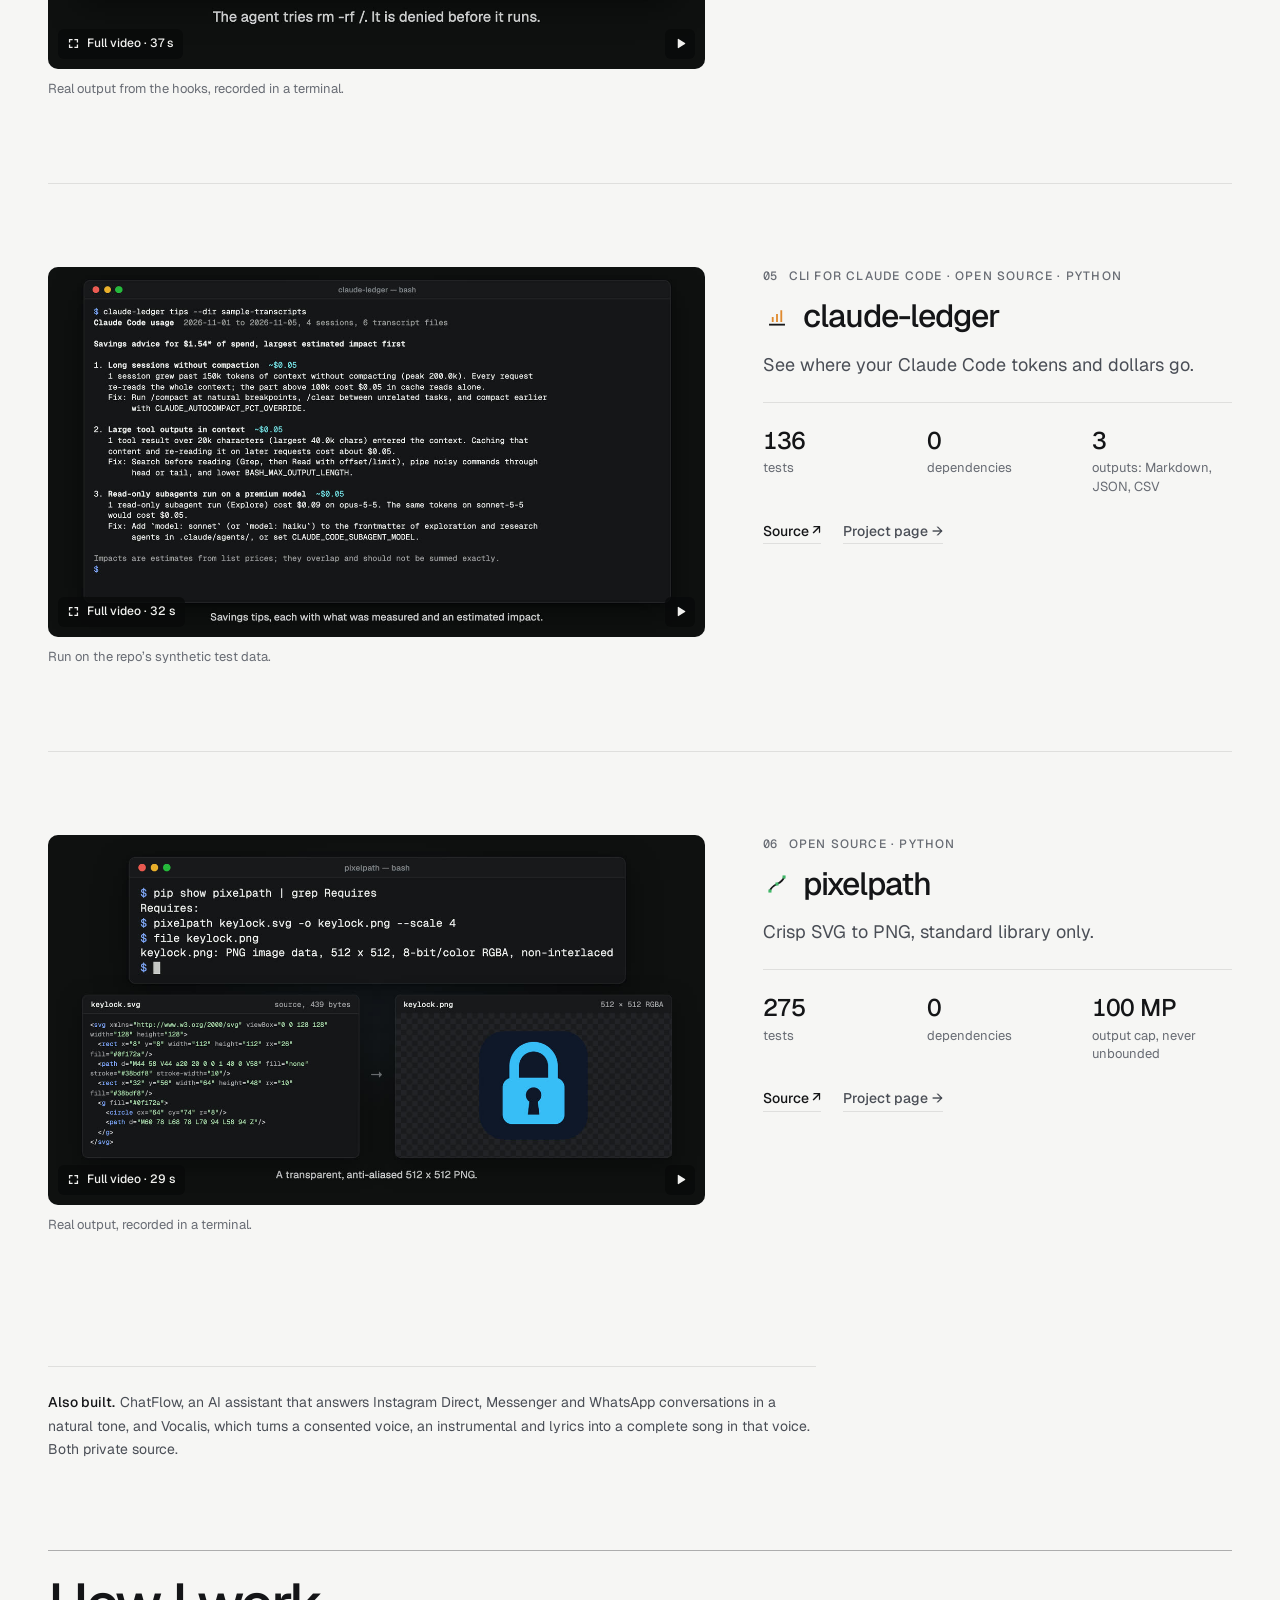
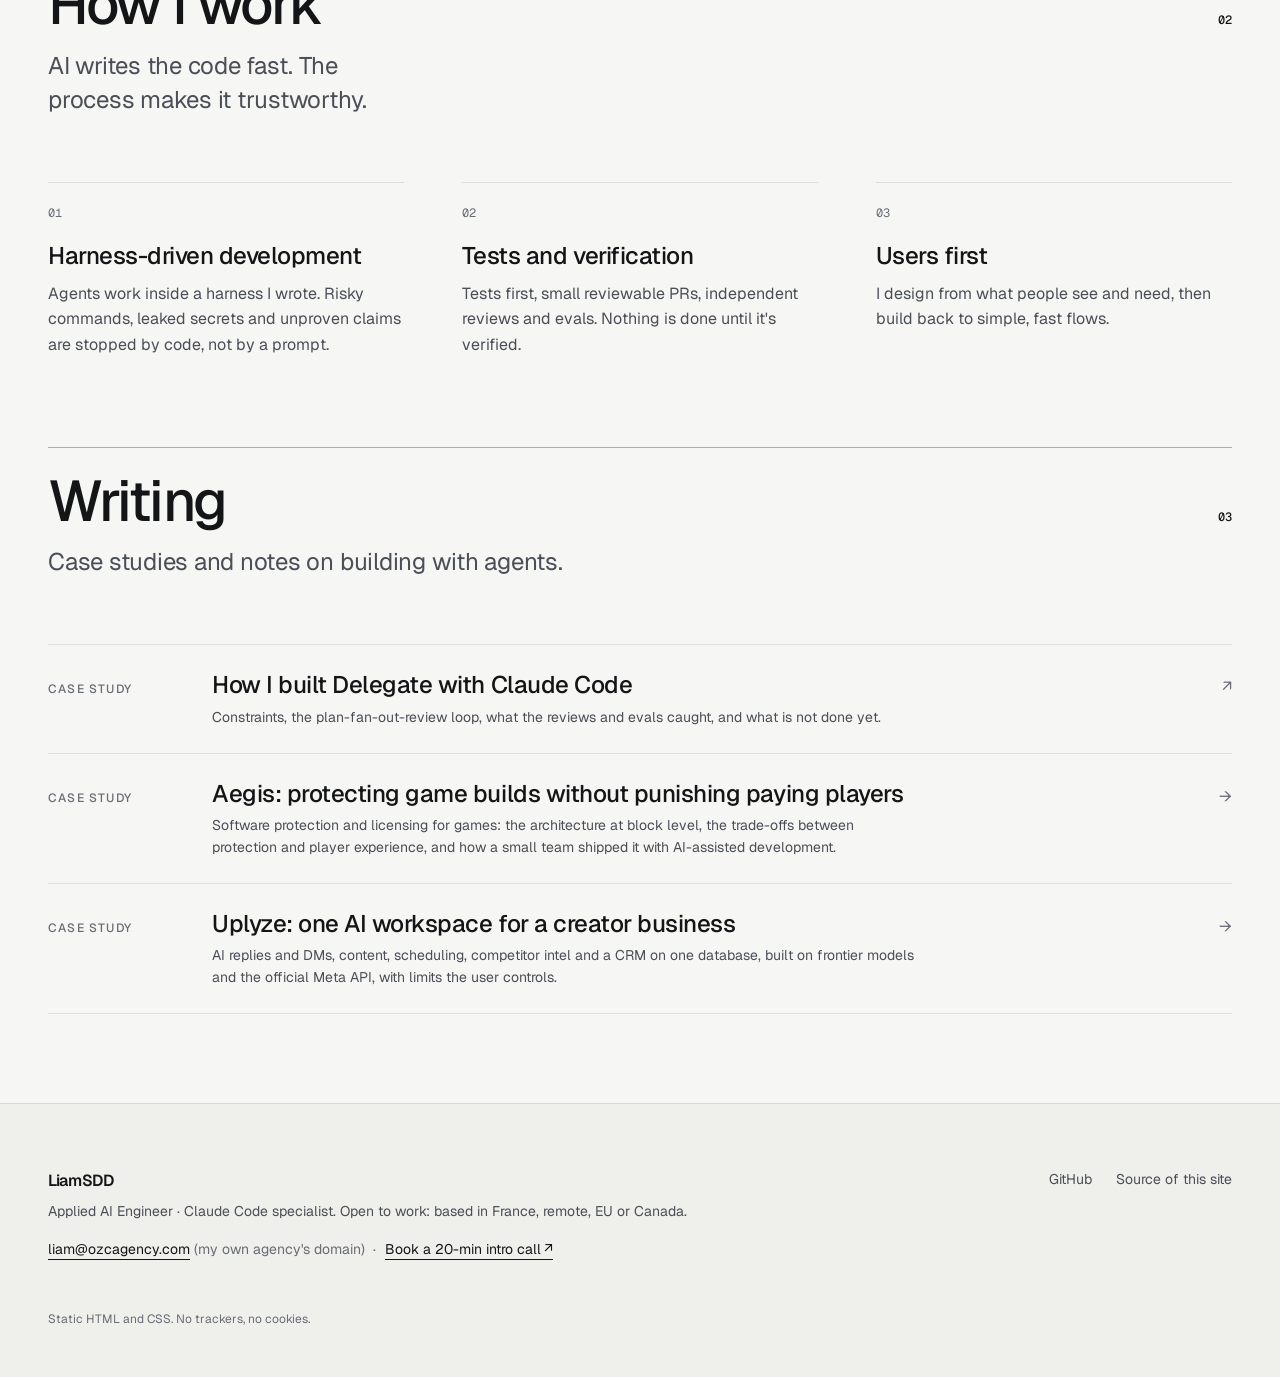
==== commit 5da6b489: "Say Based in France in the header and footer, matching the CV Co-Authored-By: Claude Opus 5.5 <norep" ====
--- a/index.html
+++ b/index.html
@@ -4,7 +4,7 @@
 <meta charset="utf-8">
 <meta name="viewport" content="width=device-width, initial-scale=1">
 <title>LiamSDD · Applied AI Engineer</title>
-<meta name="description" content="LiamSDD, Applied AI Engineer and Claude Code specialist. I ship real products fast with AI coding agents, in harnesses that keep the code clean, tested and easy to review. Open to work: remote, EU or Canada.">
+<meta name="description" content="LiamSDD, Applied AI Engineer and Claude Code specialist. I ship real products fast with AI coding agents, in harnesses that keep the code clean, tested and easy to review. Open to work: based in France, remote, EU or Canada.">
 <meta name="color-scheme" content="dark light">
 <meta name="theme-color" content="#0b0c0e">
 <link rel="canonical" href="https://liamsdd.github.io/">
@@ -53,7 +53,7 @@
 <main id="main">
   <section class="hero" aria-labelledby="hero-title">
     <div class="wrap">
-      <p class="status"><span class="dot" aria-hidden="true"></span><span data-i18n="hero.status1">Open to work</span><span class="mid" aria-hidden="true">·</span><span data-i18n="hero.status2">Remote</span><span class="mid" aria-hidden="true">·</span><span data-i18n="hero.status3">EU or Canada</span></p>
+      <p class="status"><span class="dot" aria-hidden="true"></span><span data-i18n="hero.status1">Open to work</span><span class="mid" aria-hidden="true">·</span><span data-i18n="hero.status2">Based in France</span><span class="mid" aria-hidden="true">·</span><span data-i18n="hero.status3">Remote</span></p>
       <h1 id="hero-title"><span class="name">LiamSDD</span><span class="vh">, </span><span class="role"><span class="r1" data-i18n="hero.role1">Applied AI Engineer</span><span class="vh"> · </span><span class="r2" data-i18n="hero.role2">Claude Code specialist</span></span></h1>
       <p class="lede" data-i18n="hero.lede">I ship real products fast with AI coding agents, in harnesses that keep the code clean, tested and easy to review.</p>
       <div class="actions">
@@ -108,7 +108,7 @@
   <div class="wrap foot">
     <div class="foot-main">
       <p class="foot-name">LiamSDD</p>
-      <p class="foot-meta" data-i18n="footer.meta">Applied AI Engineer · Claude Code specialist. Open to work: remote, EU or Canada.</p>
+      <p class="foot-meta" data-i18n="footer.meta">Applied AI Engineer · Claude Code specialist. Open to work: based in France, remote, EU or Canada.</p>
       <p class="contact-line" data-contact-line hidden></p>
     </div>
     <ul class="foot-links">
--- a/css/site.css
+++ b/css/site.css
@@ -751,3 +751,7 @@
   html { scroll-behavior: auto; }
   *, *::before, *::after { transition-duration: 0.01ms !important; animation-duration: 0.01ms !important; }
 }
+
+@media (max-width: 420px) {
+  .status { letter-spacing: 0.05em; gap: 4px 7px; }
+}
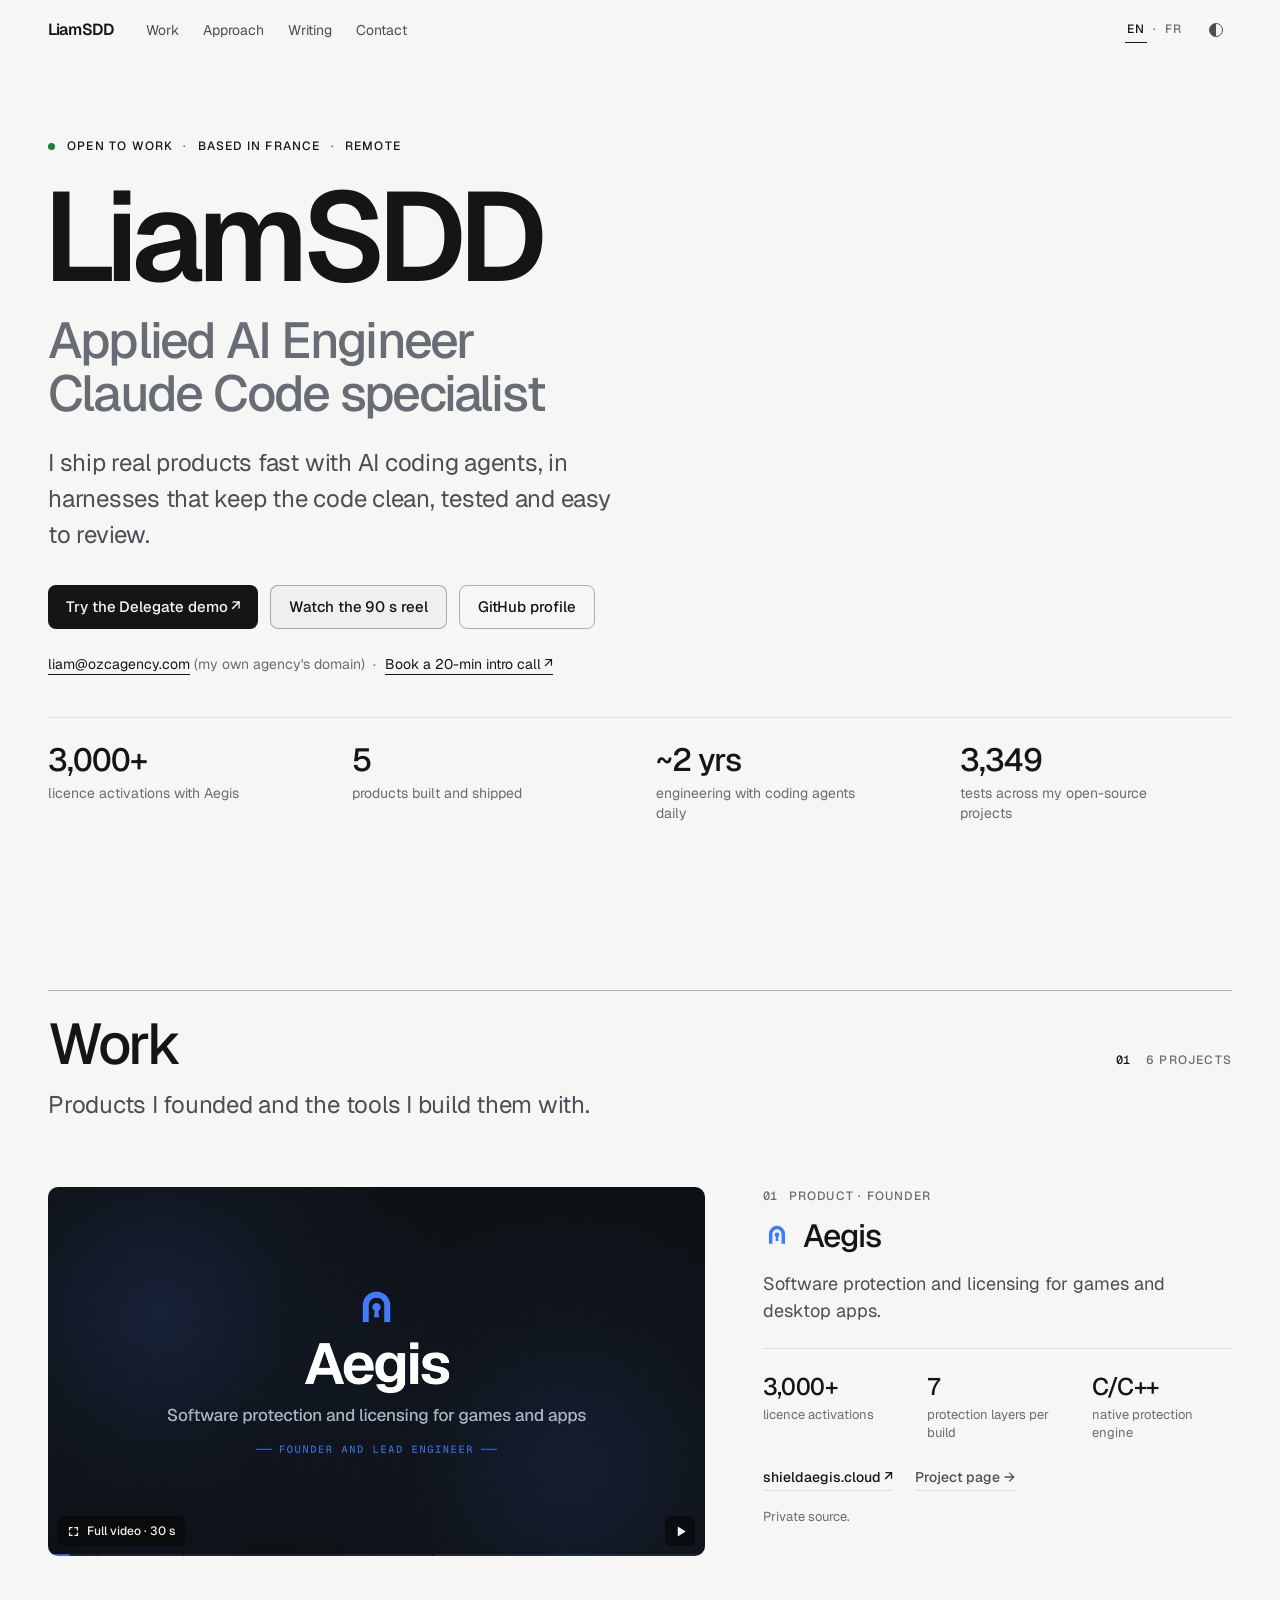
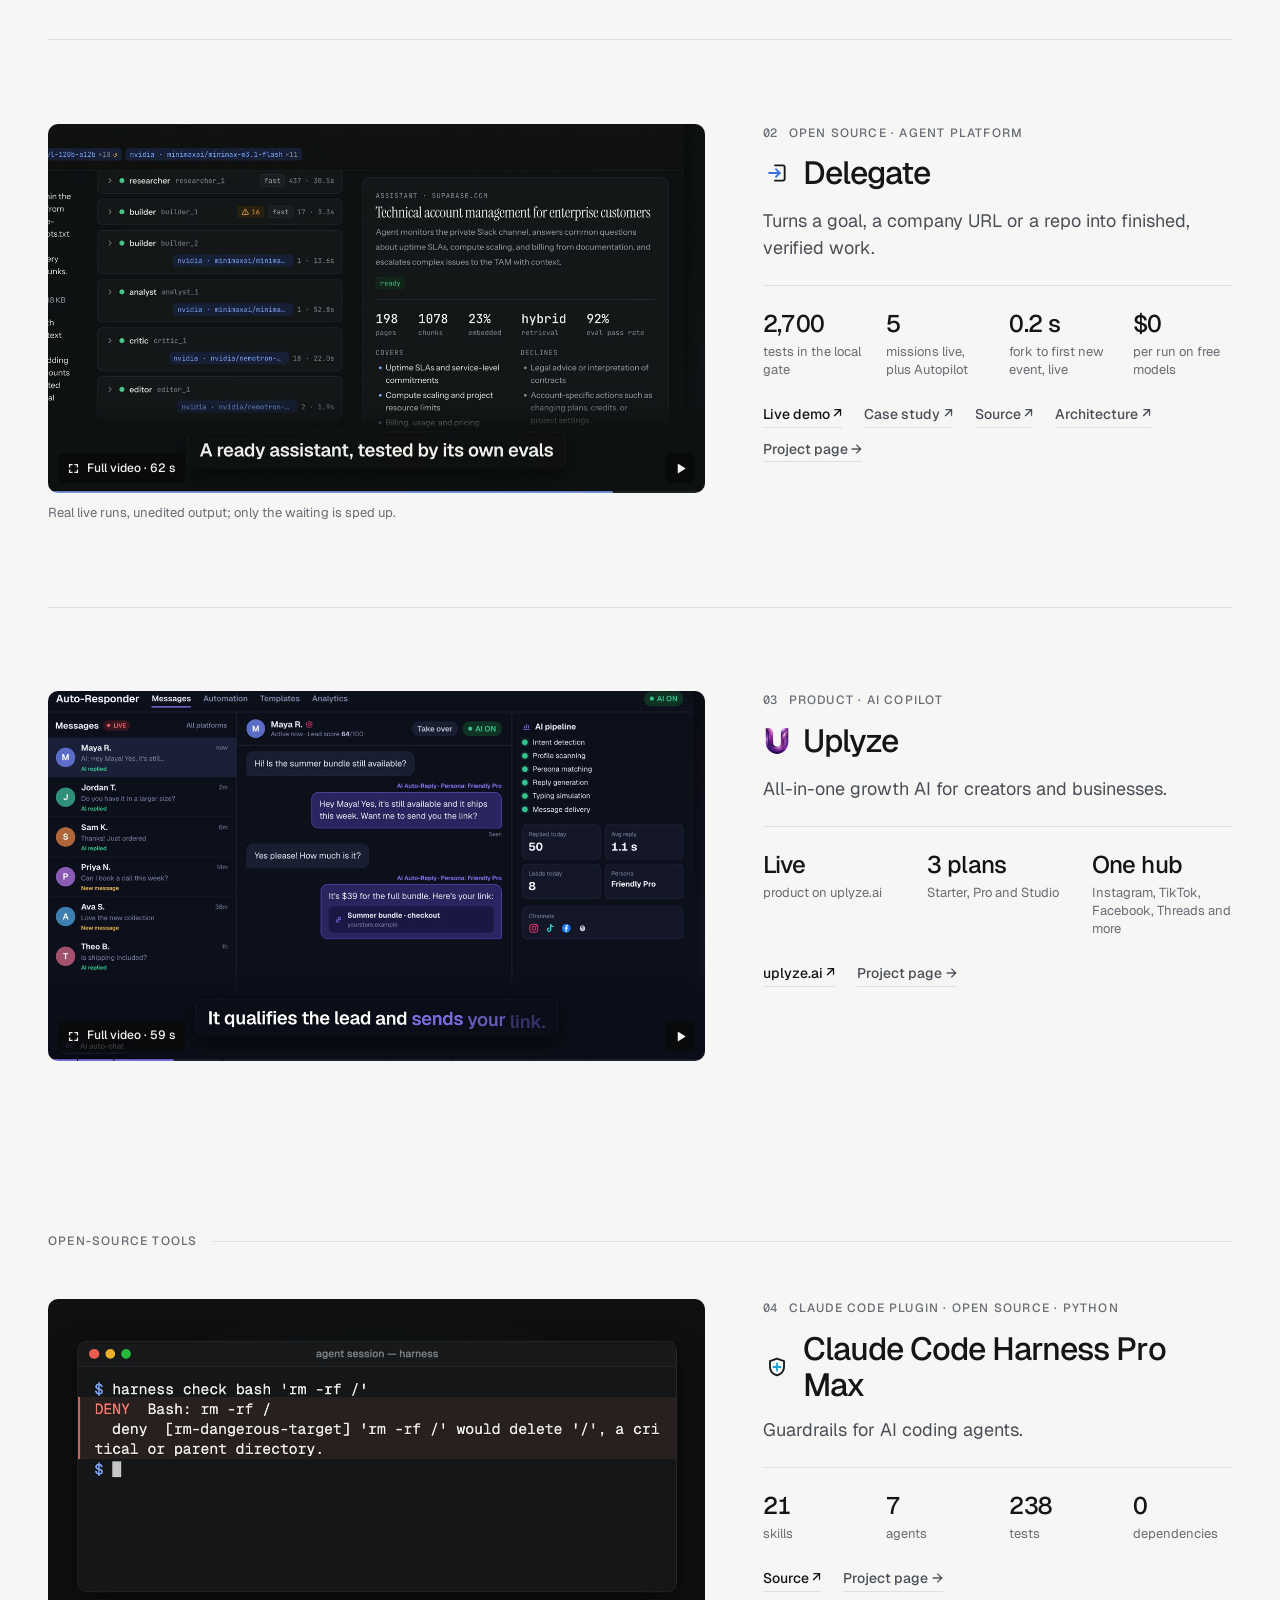
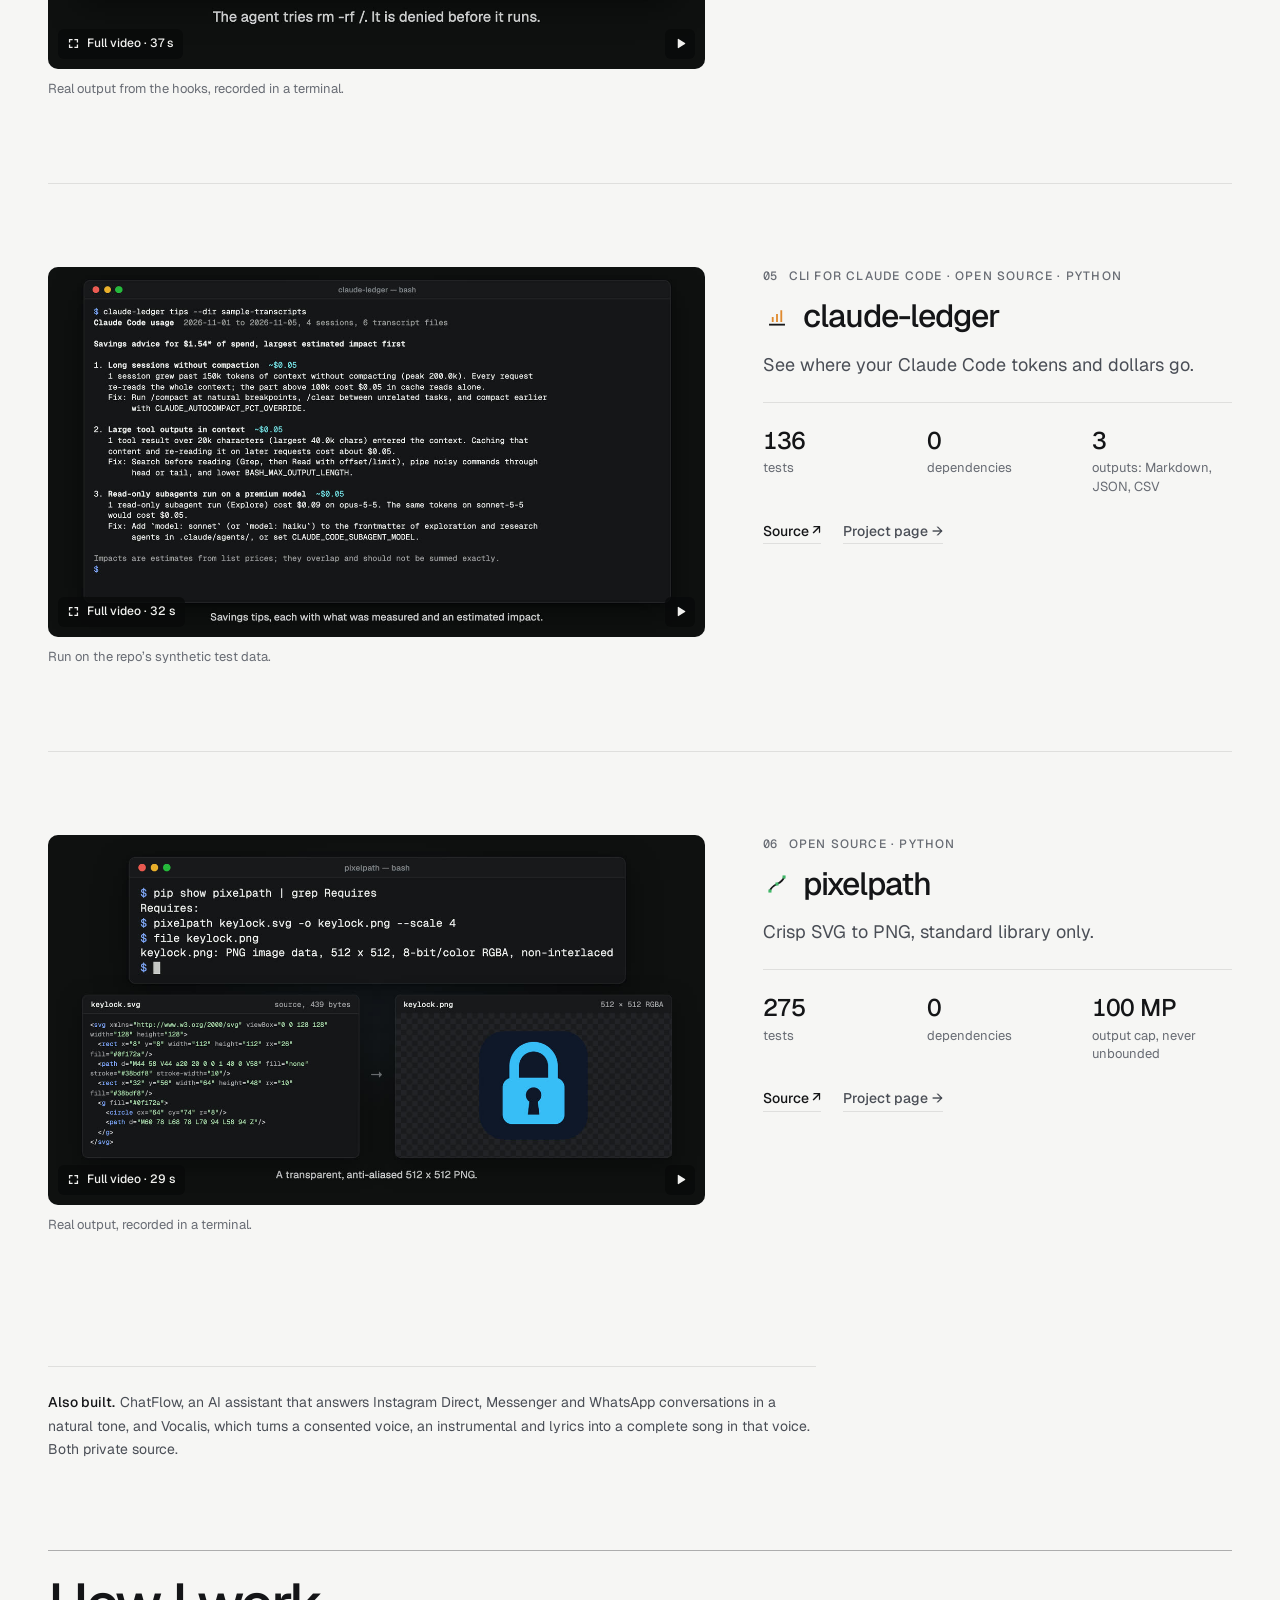
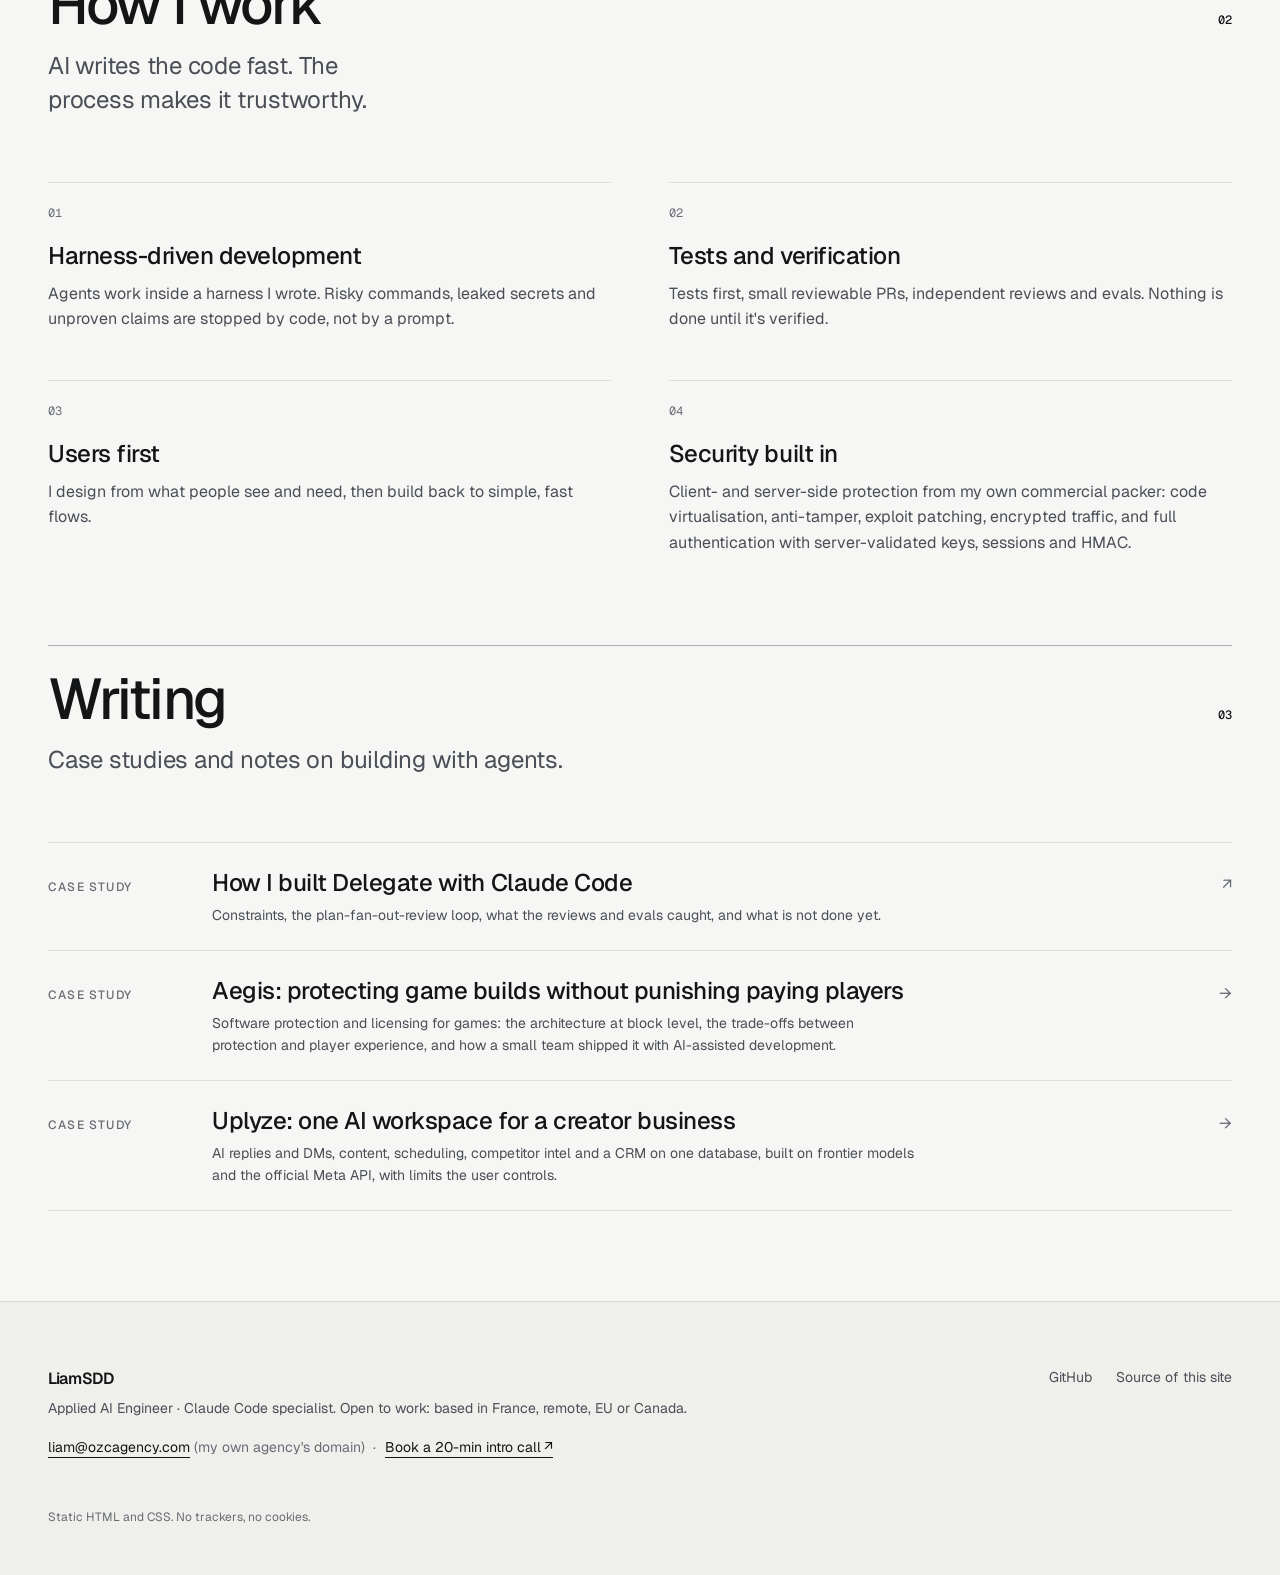
==== commit 1d9ac7c9: "How I work: add the software and cyber security principle Co-Authored-By: Claude Opus 5.5 <noreply@a" ====
--- a/index.html
+++ b/index.html
@@ -89,6 +89,7 @@
         <li data-reveal><span class="p-num">01</span><h3 data-i18n="approach.0.title">Harness-driven development</h3><p data-i18n="approach.0.body">Agents work inside a harness I wrote. Risky commands, leaked secrets and unproven claims are stopped by code, not by a prompt.</p></li>
         <li data-reveal><span class="p-num">02</span><h3 data-i18n="approach.1.title">Tests and verification</h3><p data-i18n="approach.1.body">Tests first, small reviewable PRs, independent reviews and evals. Nothing is done until it's verified.</p></li>
         <li data-reveal><span class="p-num">03</span><h3 data-i18n="approach.2.title">Users first</h3><p data-i18n="approach.2.body">I design from what people see and need, then build back to simple, fast flows.</p></li>
+        <li data-reveal><span class="p-num">04</span><h3 data-i18n="approach.3.title">Security built in</h3><p data-i18n="approach.3.body">Client- and server-side protection from my own commercial packer: code virtualisation, anti-tamper, exploit patching, encrypted traffic, and full authentication with server-validated keys, sessions and HMAC.</p></li>
       </ol>
     </div>
   </section>
--- a/css/site.css
+++ b/css/site.css
@@ -559,7 +559,7 @@
 
 .principles {
   display: grid;
-  grid-template-columns: repeat(3, minmax(0, 1fr));
+  grid-template-columns: repeat(2, minmax(0, 1fr));
   gap: var(--s-5) clamp(32px, 4.5vw, 72px);
 }
 .principles li { padding-top: var(--s-2); border-top: 1px solid var(--line); }
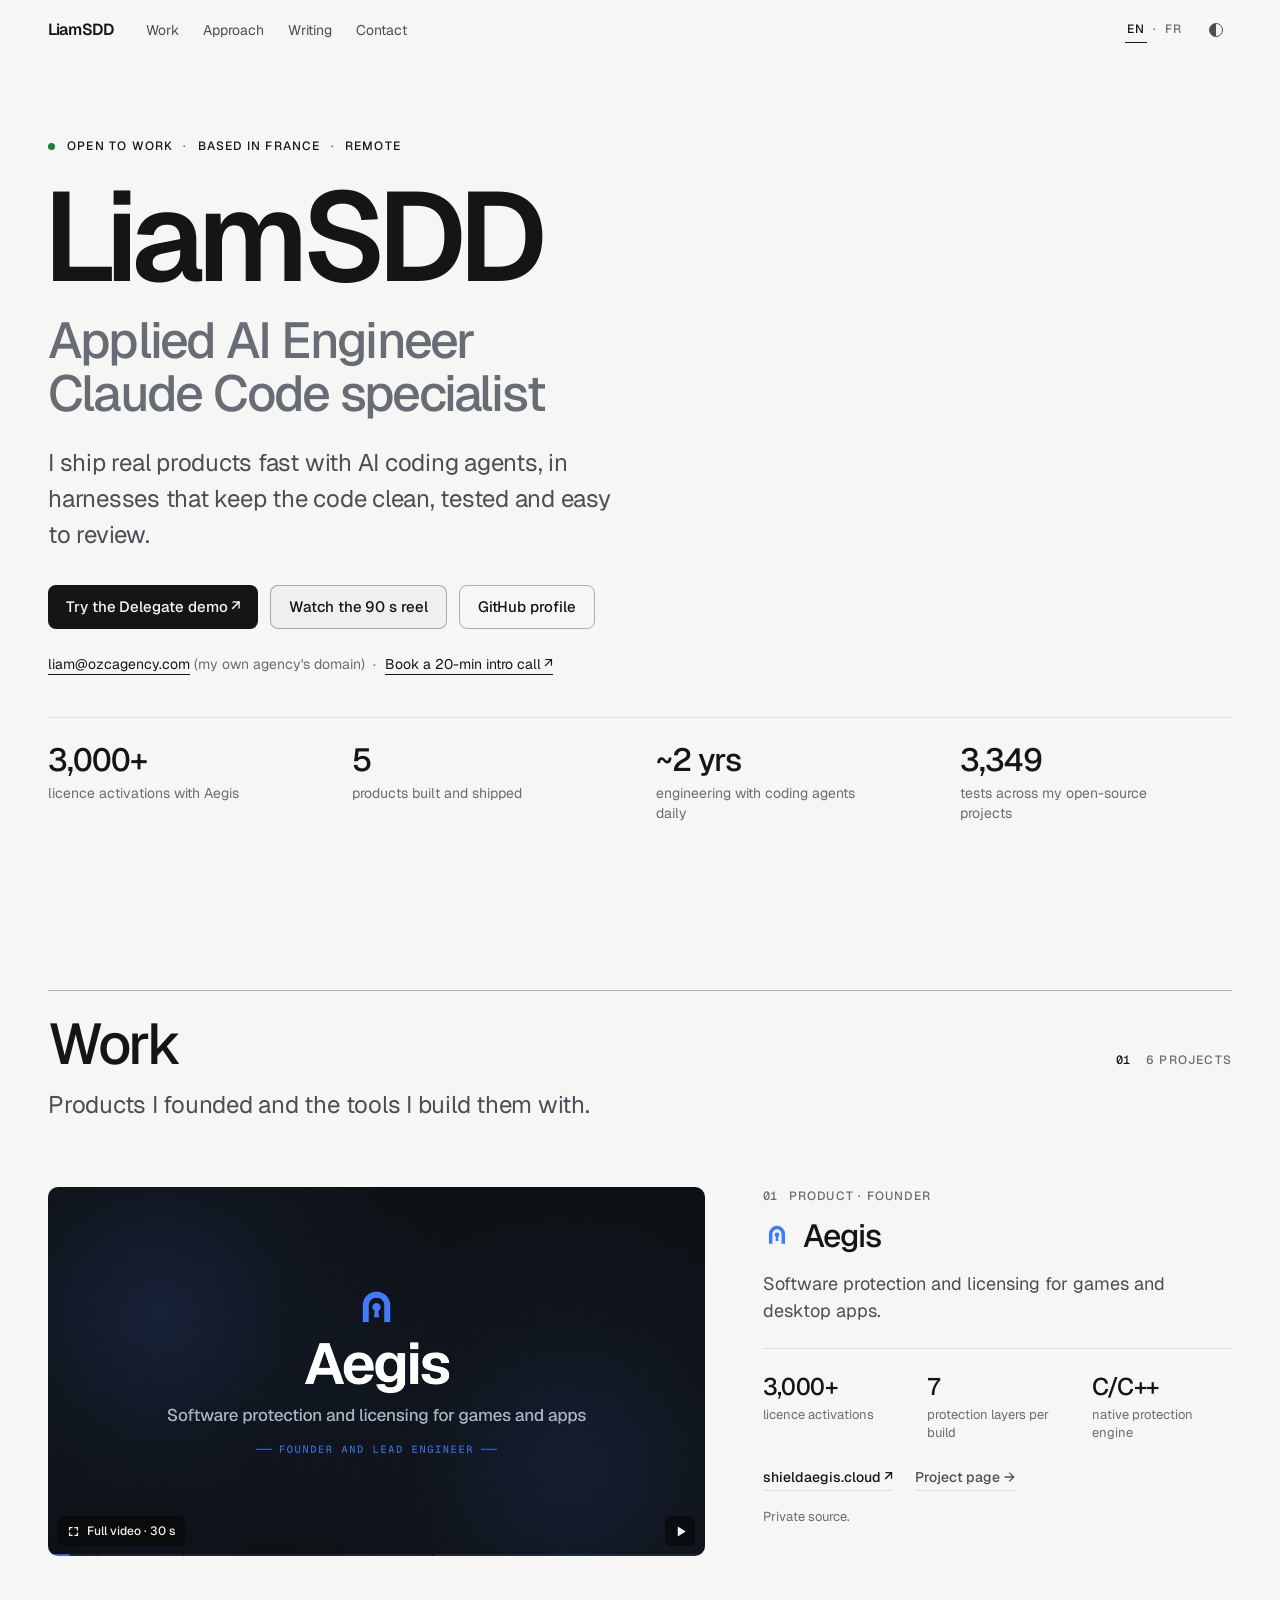
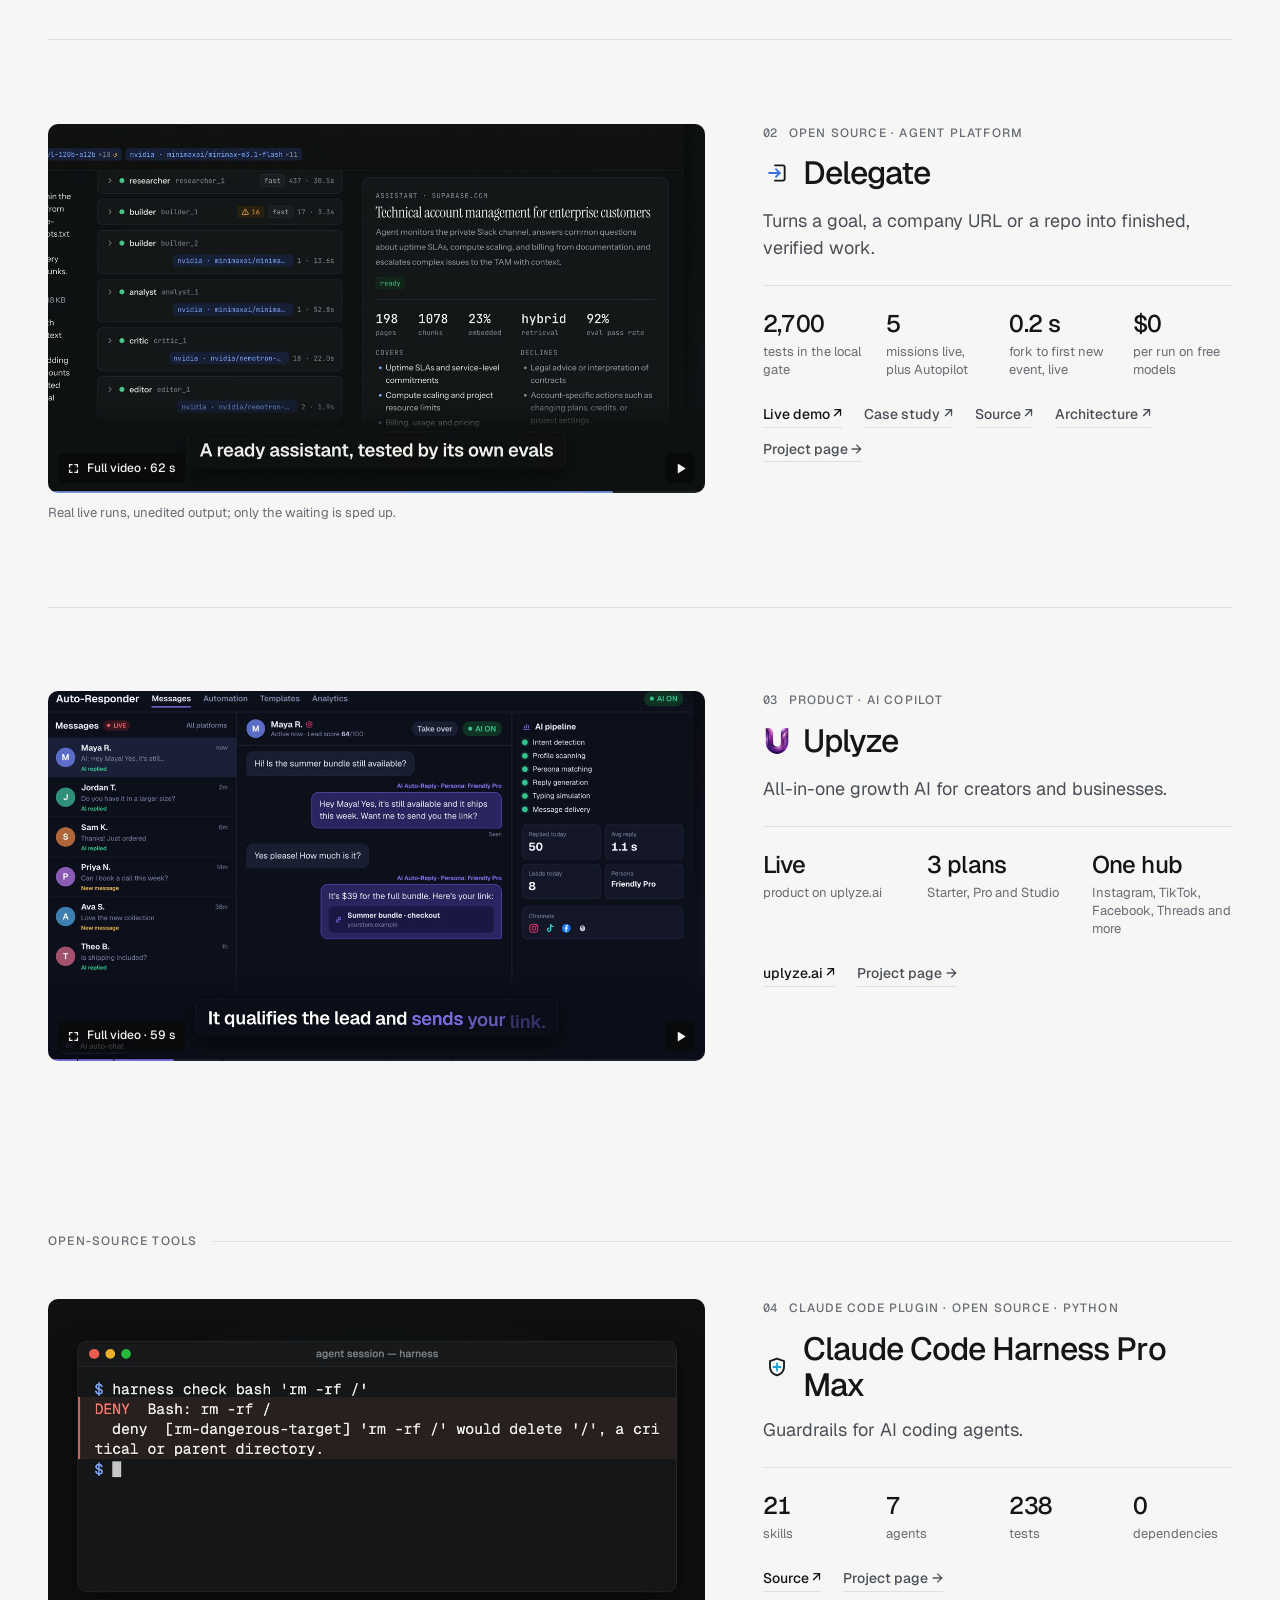
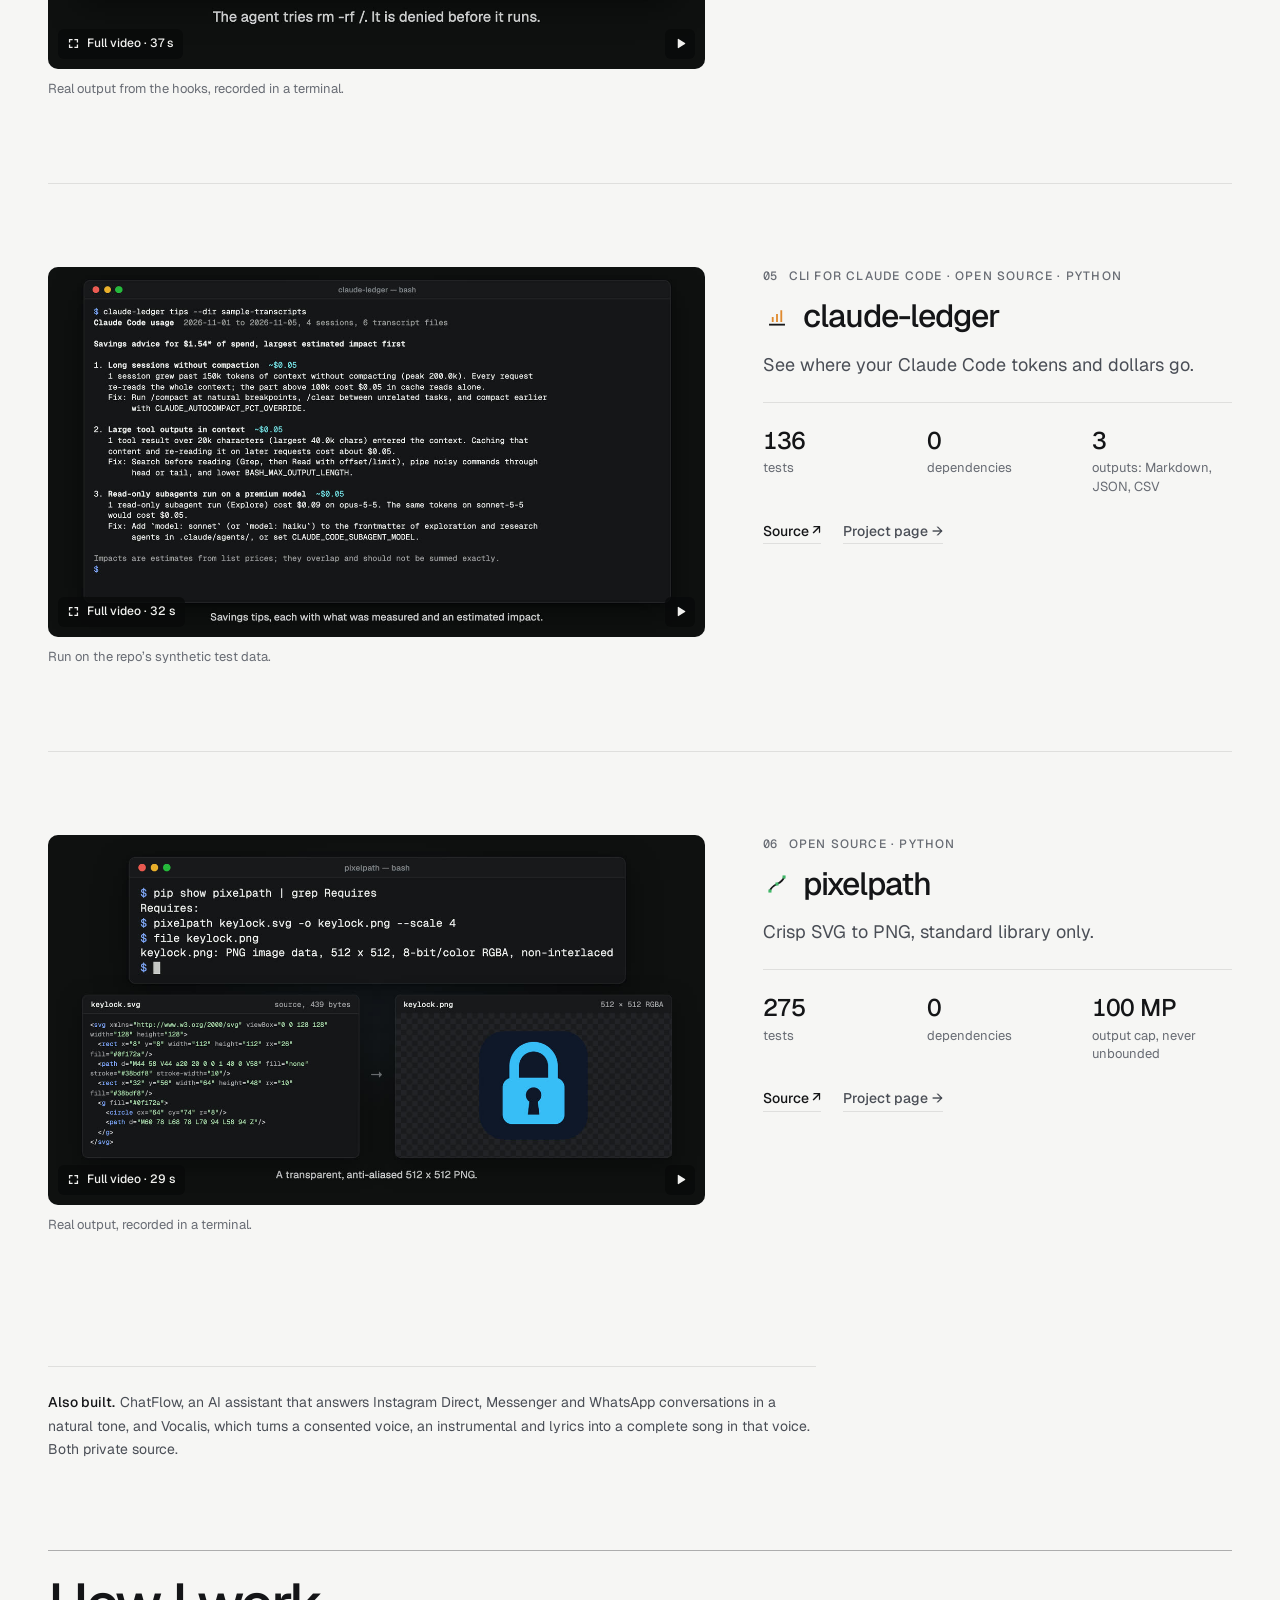
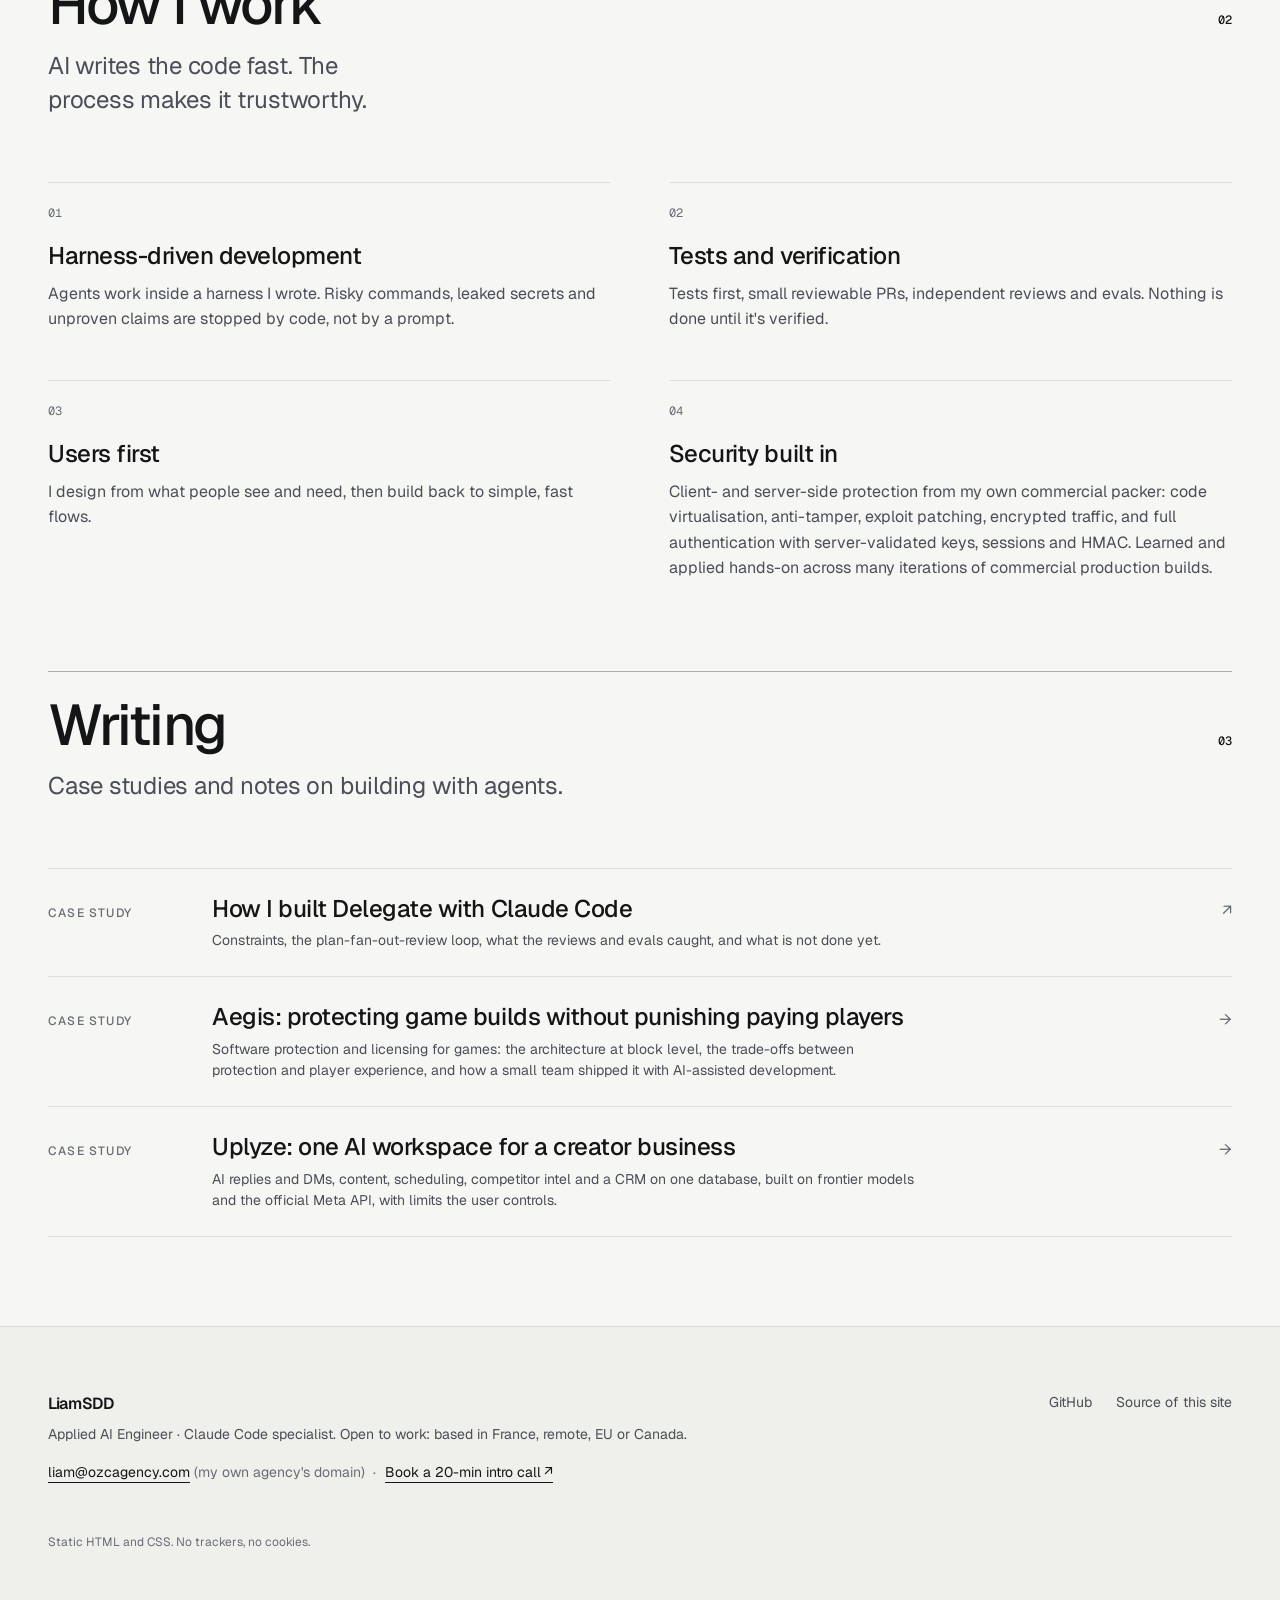
==== commit cb84138e: "Security principle: learned and applied on commercial production builds Co-Authored-By: Claude Opus " ====
--- a/index.html
+++ b/index.html
@@ -89,7 +89,7 @@
         <li data-reveal><span class="p-num">01</span><h3 data-i18n="approach.0.title">Harness-driven development</h3><p data-i18n="approach.0.body">Agents work inside a harness I wrote. Risky commands, leaked secrets and unproven claims are stopped by code, not by a prompt.</p></li>
         <li data-reveal><span class="p-num">02</span><h3 data-i18n="approach.1.title">Tests and verification</h3><p data-i18n="approach.1.body">Tests first, small reviewable PRs, independent reviews and evals. Nothing is done until it's verified.</p></li>
         <li data-reveal><span class="p-num">03</span><h3 data-i18n="approach.2.title">Users first</h3><p data-i18n="approach.2.body">I design from what people see and need, then build back to simple, fast flows.</p></li>
-        <li data-reveal><span class="p-num">04</span><h3 data-i18n="approach.3.title">Security built in</h3><p data-i18n="approach.3.body">Client- and server-side protection from my own commercial packer: code virtualisation, anti-tamper, exploit patching, encrypted traffic, and full authentication with server-validated keys, sessions and HMAC.</p></li>
+        <li data-reveal><span class="p-num">04</span><h3 data-i18n="approach.3.title">Security built in</h3><p data-i18n="approach.3.body">Client- and server-side protection from my own commercial packer: code virtualisation, anti-tamper, exploit patching, encrypted traffic, and full authentication with server-validated keys, sessions and HMAC. Learned and applied hands-on across many iterations of commercial production builds.</p></li>
       </ol>
     </div>
   </section>
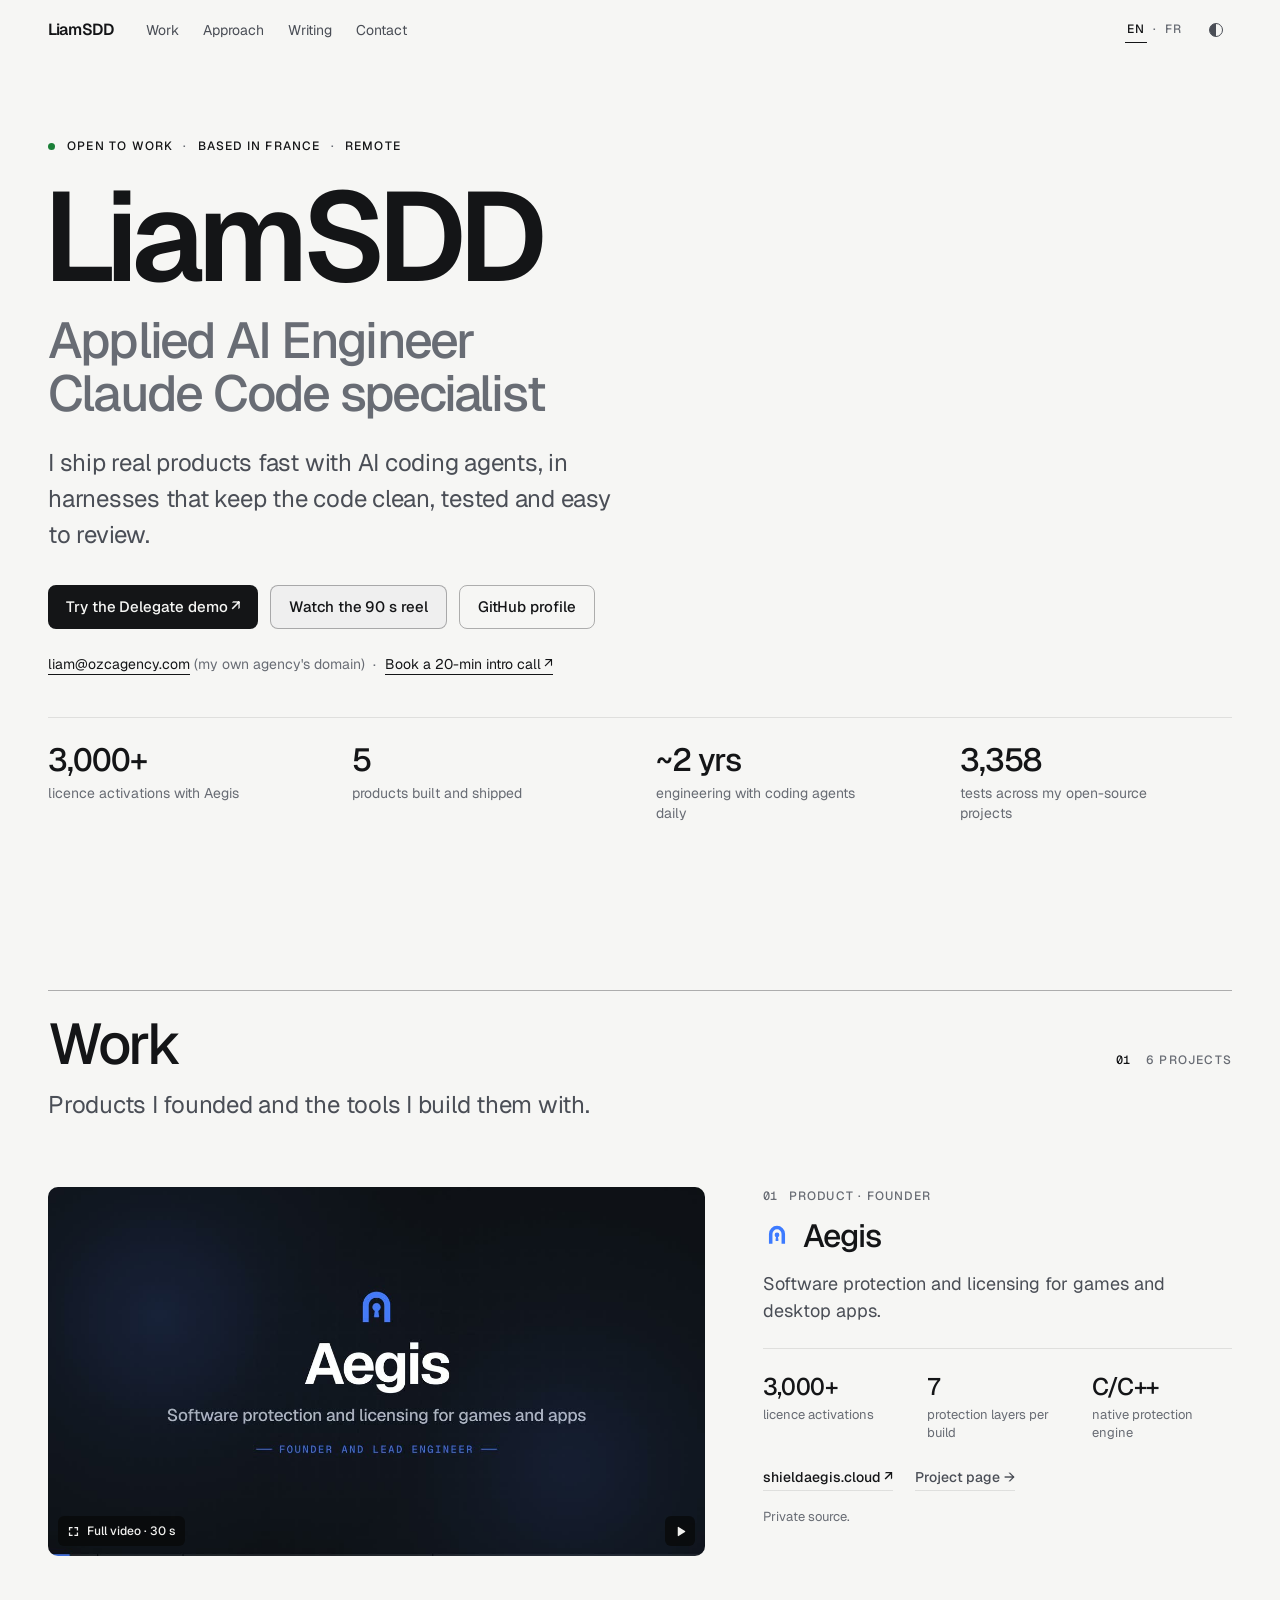
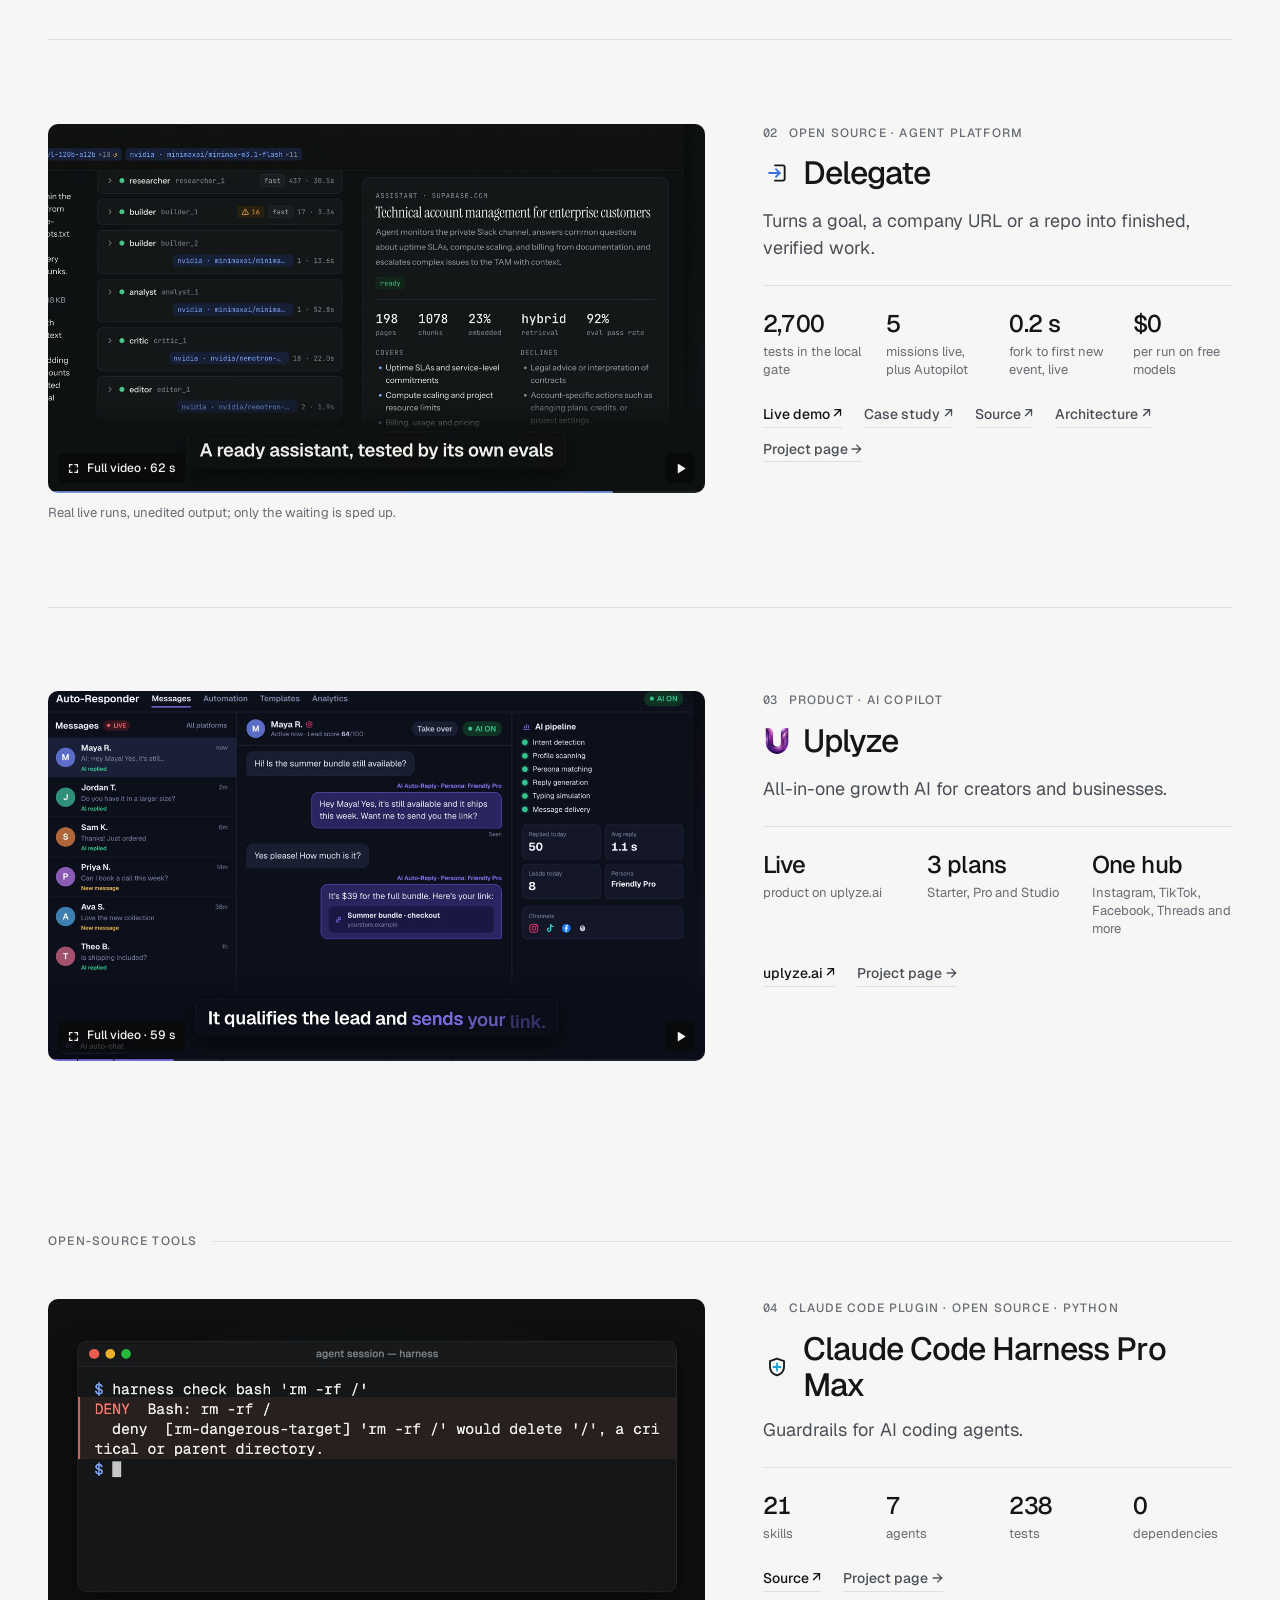
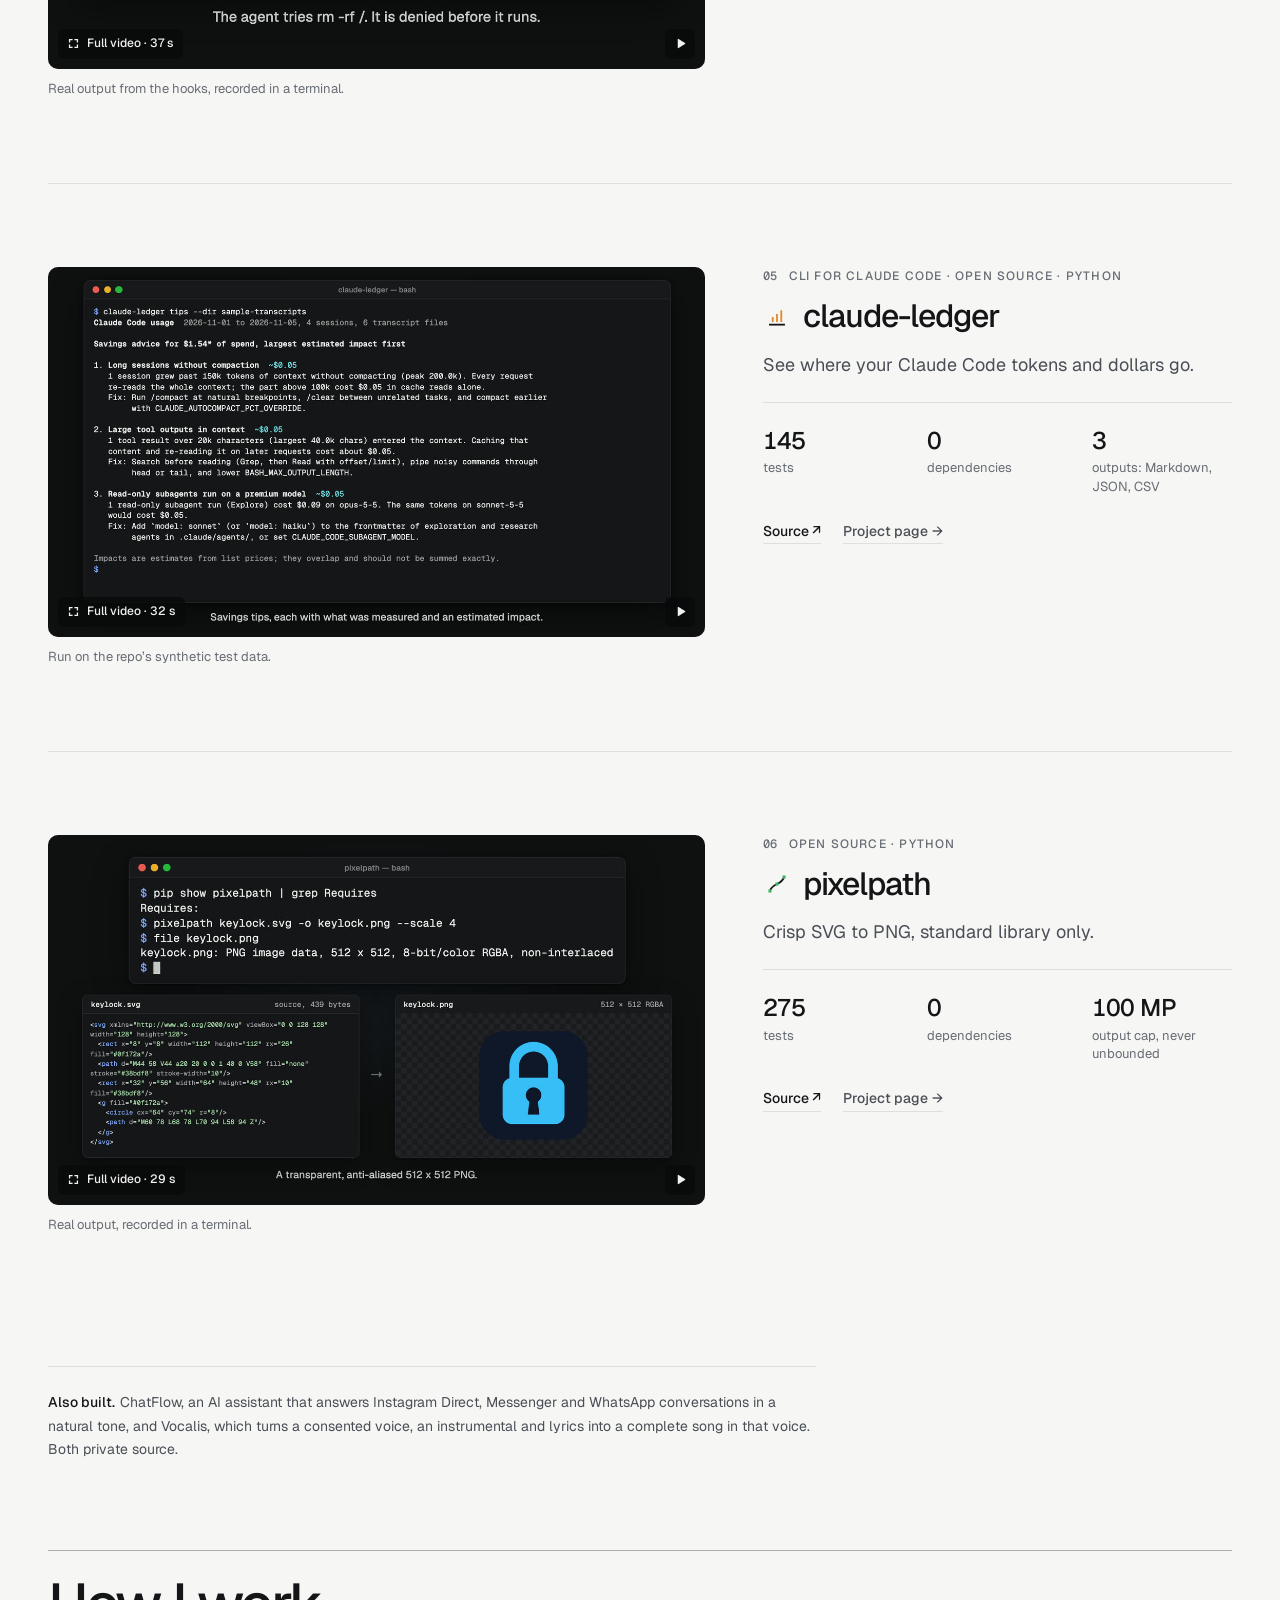
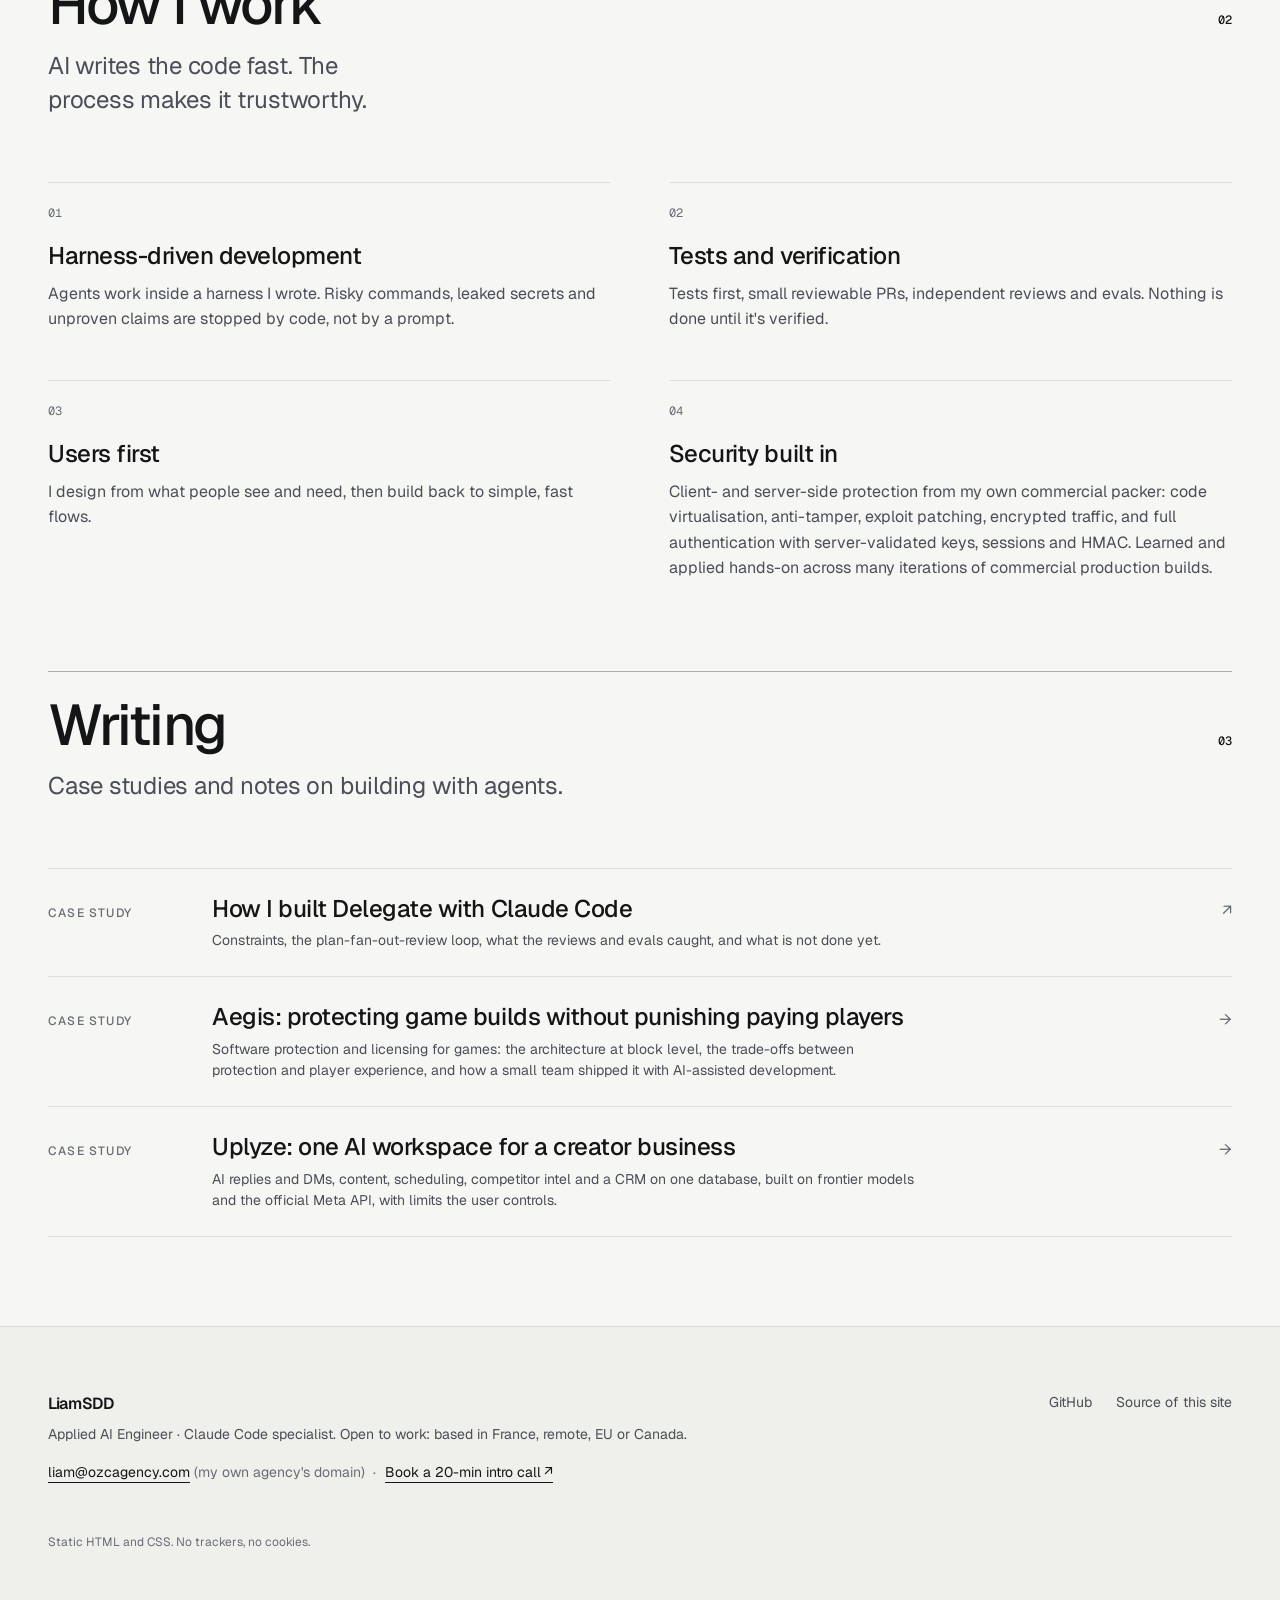
==== commit 9caeab2c: "Point Delegate demo links at trydelegate.app Co-Authored-By: Claude Opus 5.5 <noreply@anthropic.com>" ====
--- a/index.html
+++ b/index.html
@@ -15,7 +15,7 @@
 <meta property="og:url" content="https://liamsdd.github.io/">
 <meta property="og:title" content="LiamSDD · Applied AI Engineer">
 <meta property="og:description" content="Applied AI Engineer and Claude Code specialist. Aegis, Delegate, Uplyze and open-source tools for coding agents.">
-<meta property="og:image" content="https://liamsdd.github.io/assets/og.png">
+<meta property="og:image" content="https://liamsdd.github.io/assets/og-v2.png">
 <meta property="og:locale" content="en_US">
 <meta property="og:locale:alternate" content="fr_FR">
 <meta name="twitter:card" content="summary_large_image">
@@ -57,7 +57,7 @@
       <h1 id="hero-title"><span class="name">LiamSDD</span><span class="vh">, </span><span class="role"><span class="r1" data-i18n="hero.role1">Applied AI Engineer</span><span class="vh"> · </span><span class="r2" data-i18n="hero.role2">Claude Code specialist</span></span></h1>
       <p class="lede" data-i18n="hero.lede">I ship real products fast with AI coding agents, in harnesses that keep the code clean, tested and easy to review.</p>
       <div class="actions">
-        <a class="btn btn-primary" href="https://delegate-beryl.vercel.app" rel="noopener"><span data-i18n="hero.demo">Try the Delegate demo</span><span class="arrow" aria-hidden="true">↗</span></a>
+        <a class="btn btn-primary" href="https://trydelegate.app" rel="noopener"><span data-i18n="hero.demo">Try the Delegate demo</span><span class="arrow" aria-hidden="true">↗</span></a>
         <button class="btn btn-secondary m-full" type="button" data-full="media/reel.mp4" data-poster="media/reel-poster.jpg" data-title="LiamSDD · 90 s" data-i18n="hero.reel">Watch the 90 s reel</button>
         <a class="btn btn-secondary" href="https://github.com/LiamSDD" rel="noopener" data-i18n="hero.github">GitHub profile</a>
       </div>
